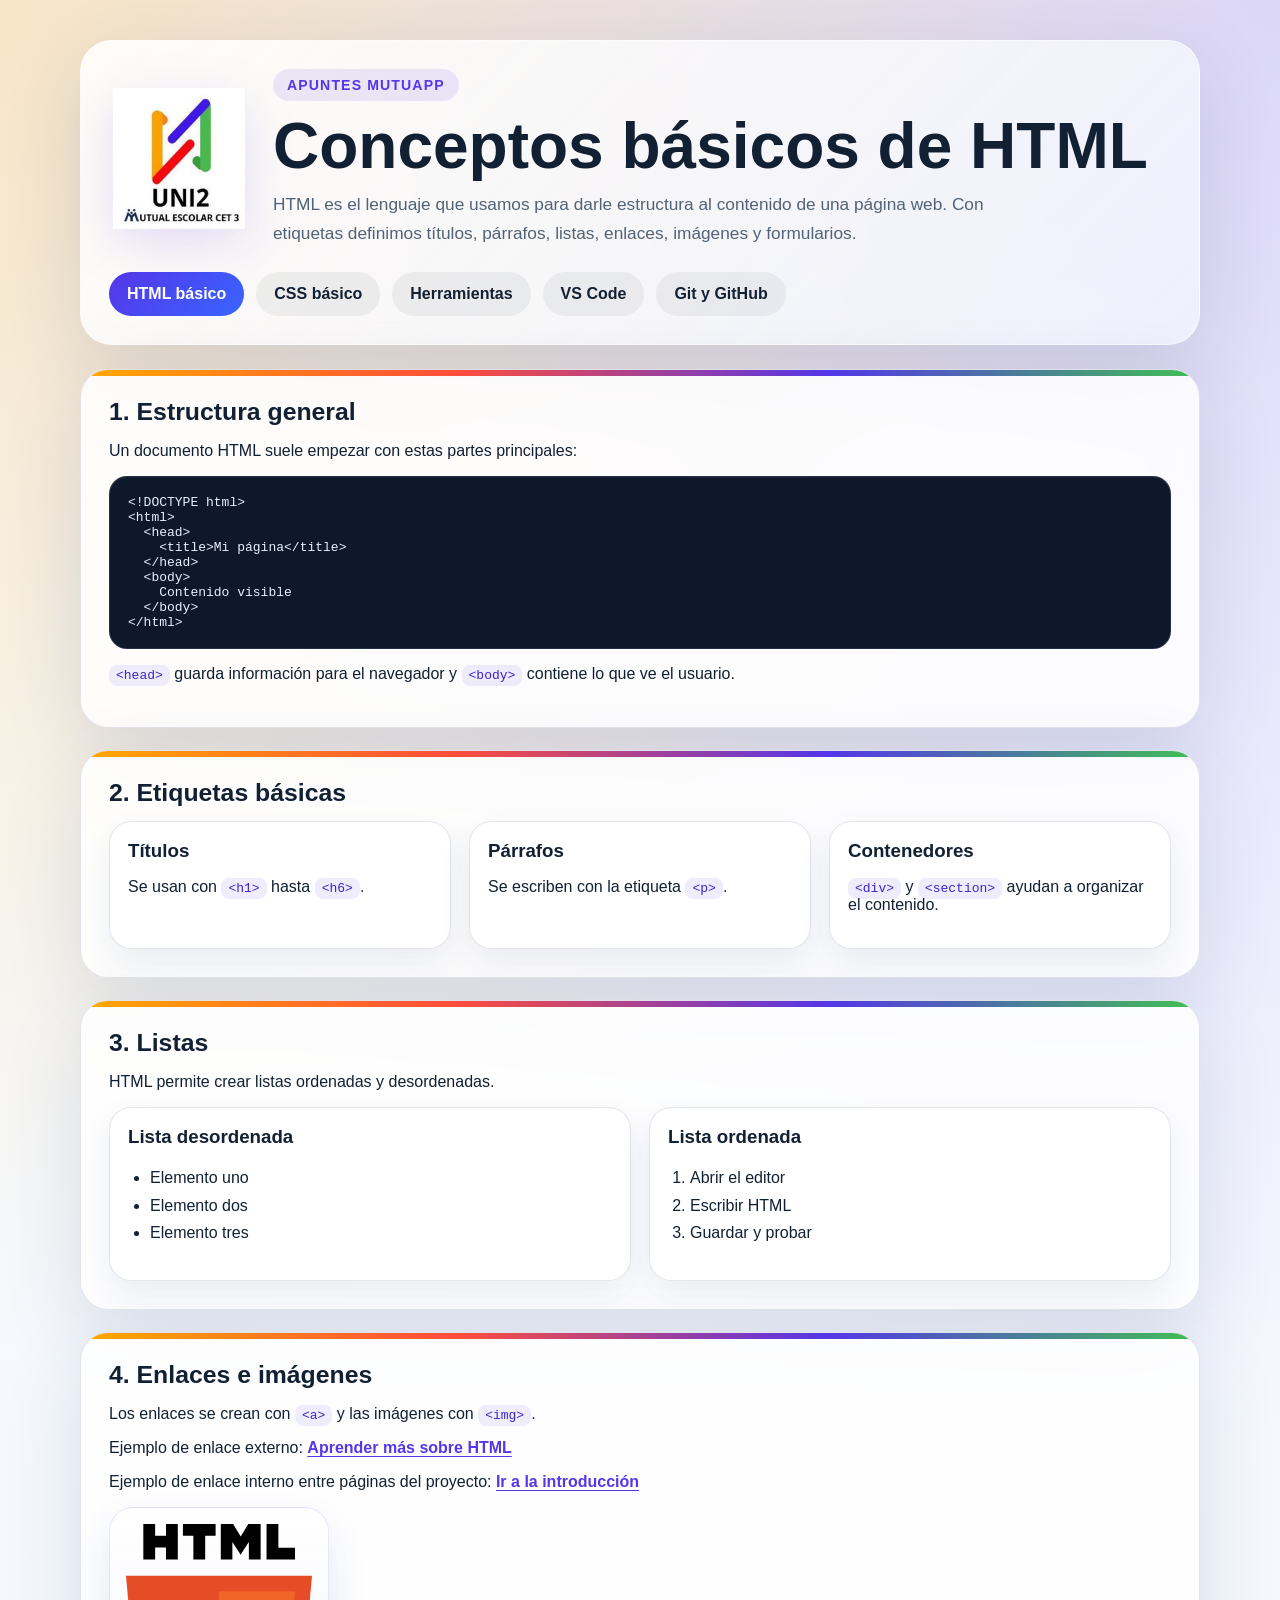
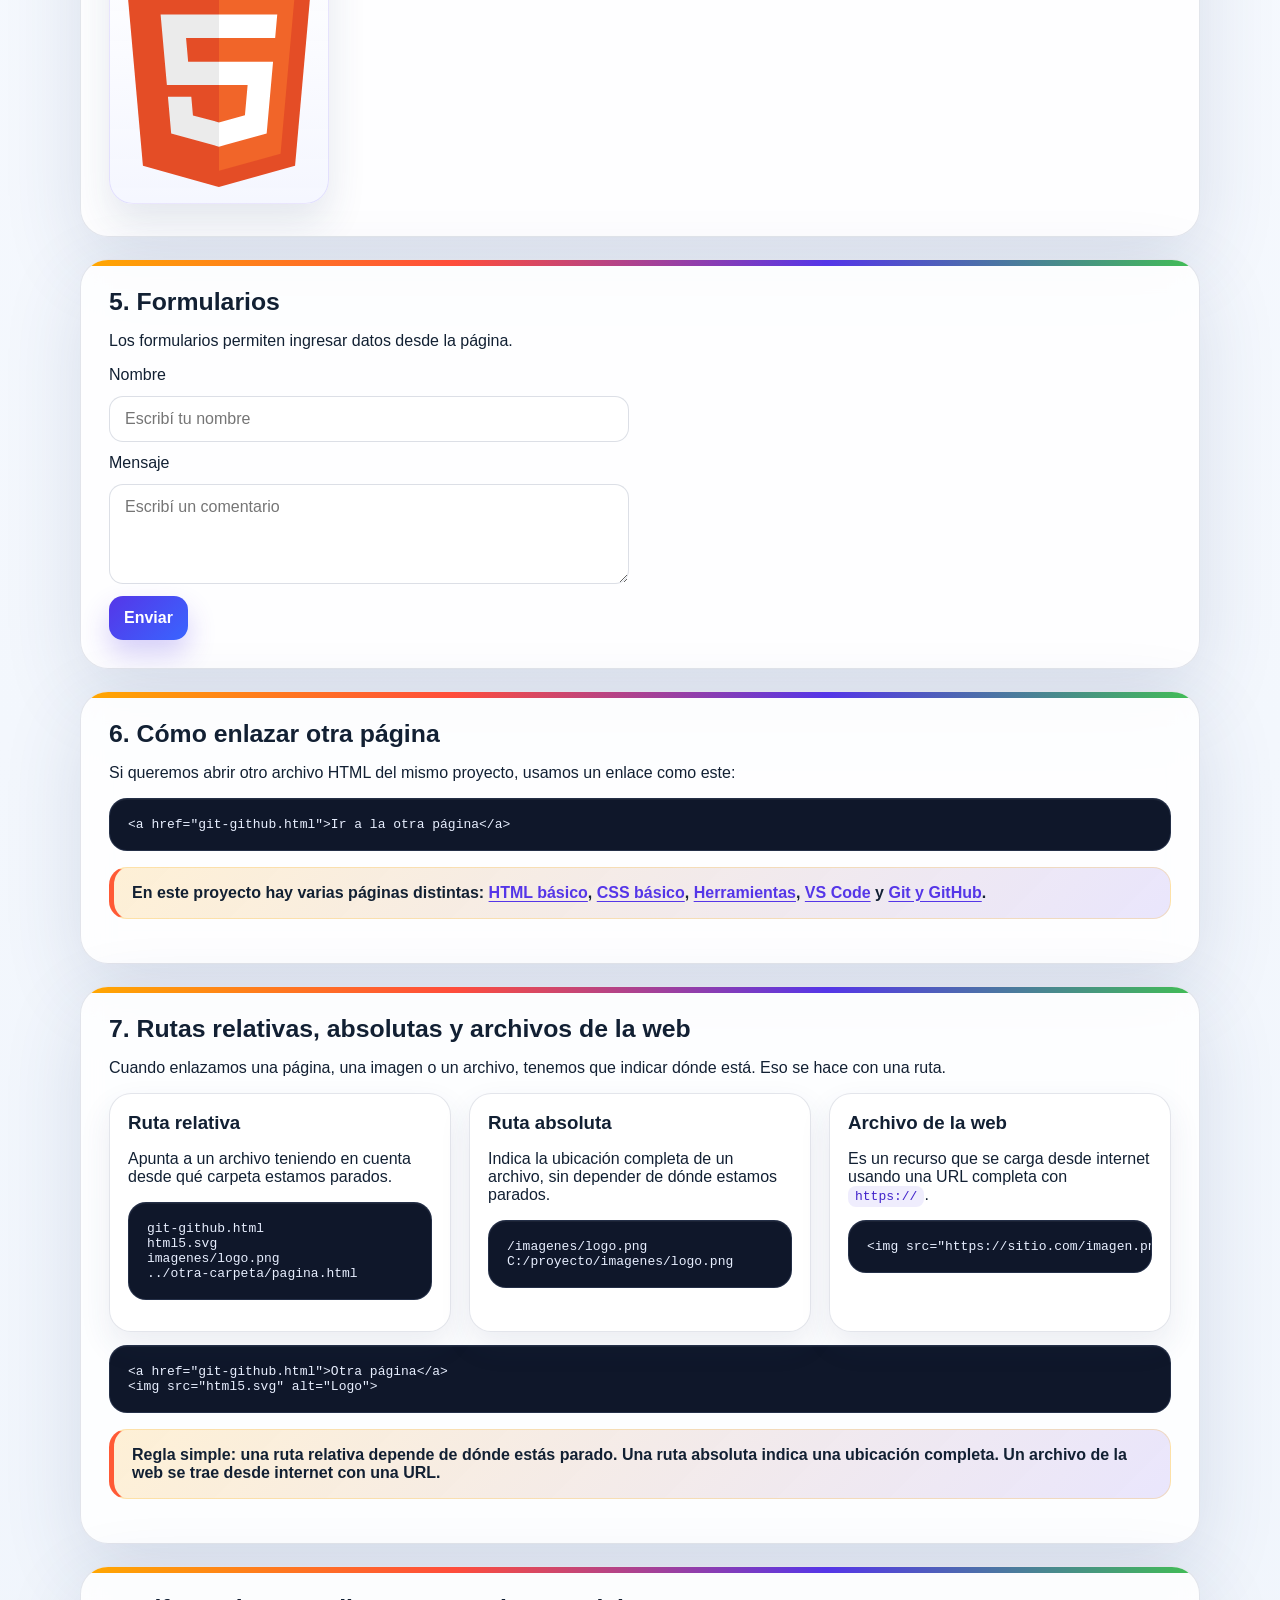
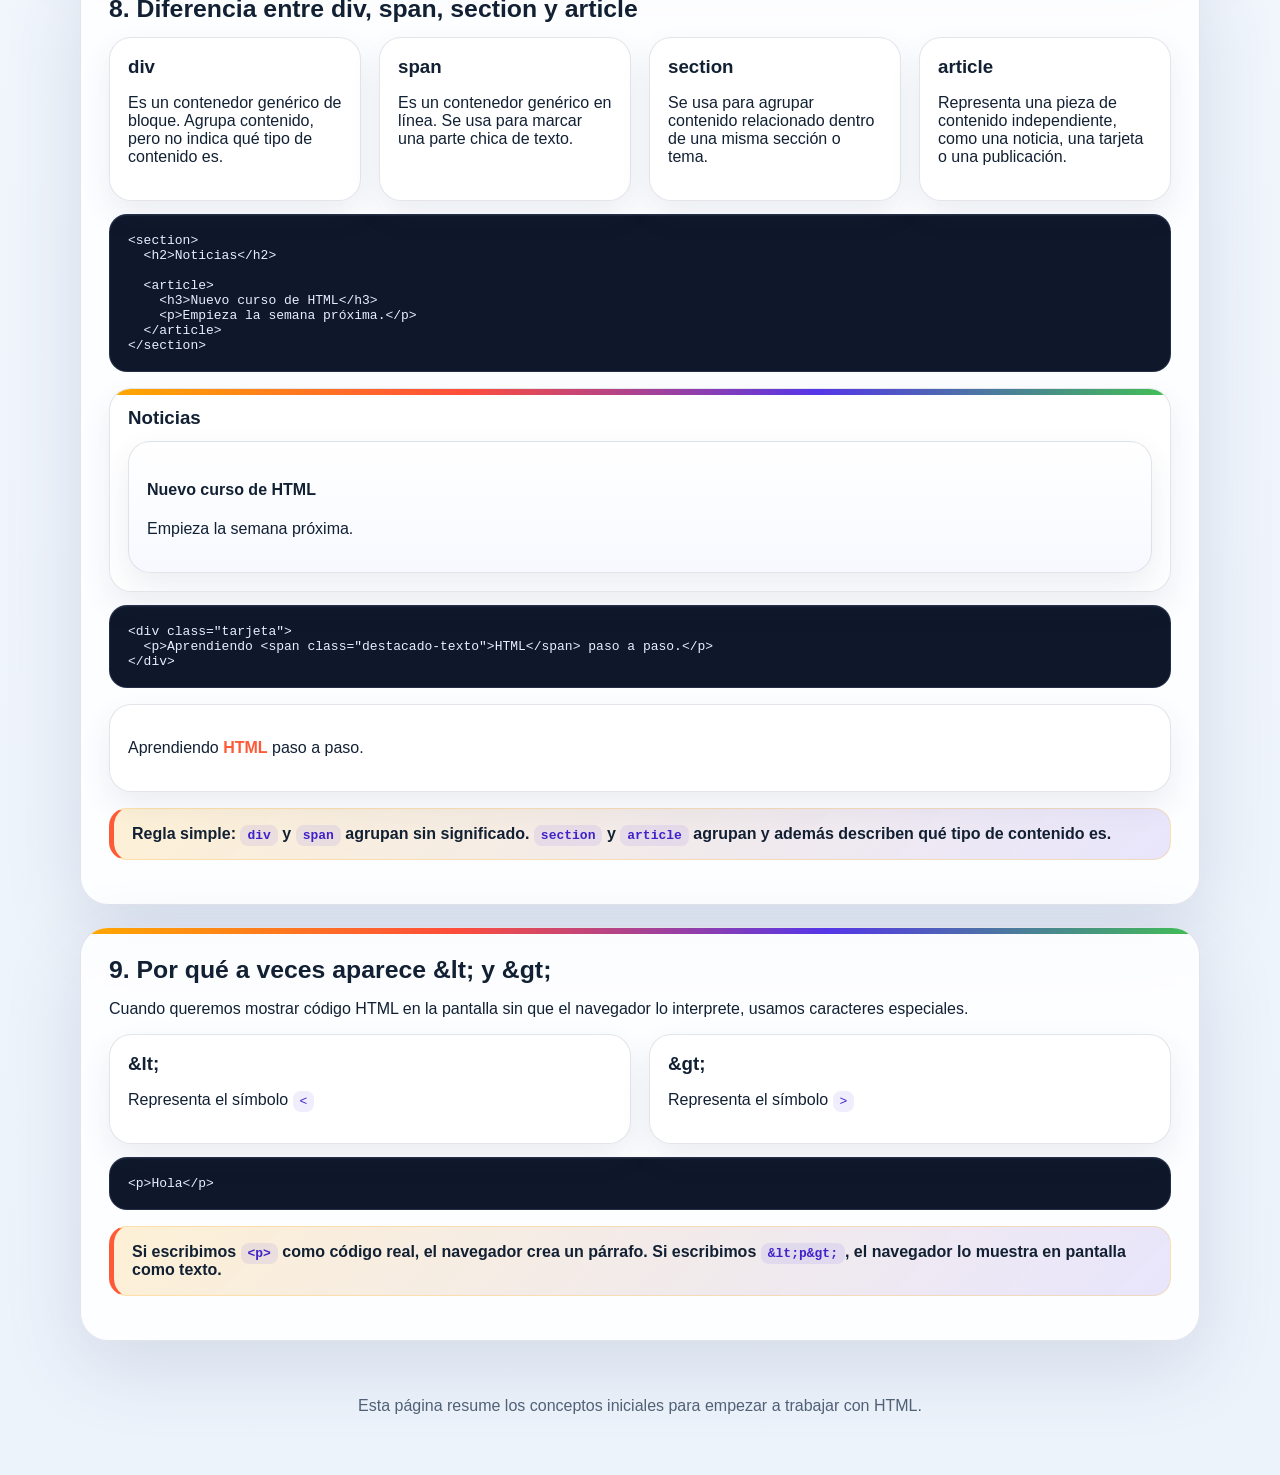
==== index.html @ 12764d0a "Cambió botón Herramientas" ====
<!DOCTYPE html>
<html lang="es">
<head>
    <meta charset="UTF-8">
    <meta name="viewport" content="width=device-width, initial-scale=1.0">
    <title>Conceptos Básicos de HTML</title>
    <link rel="stylesheet" href="style.css">
</head>
<body>
    <header>
        <div class="hero">
            <div class="hero-marca">
                <img src="logo-unidos-cet3.png" alt="Logo de Unidos Mutual Escolar CET 3" class="logo-mutual">
                <div>
                    <p class="etiqueta">Apuntes MutuApp</p>
                    <h1>Conceptos básicos de HTML</h1>
                    <p class="hero-texto">
                        HTML es el lenguaje que usamos para darle estructura al contenido de una página web.
                        Con etiquetas definimos títulos, párrafos, listas, enlaces, imágenes y formularios.
                    </p>
                </div>
            </div>
            <nav class="nav-apuntes" aria-label="Navegación entre apuntes">
                <a href="index.html" class="nav-link actual">HTML básico</a>
                <a href="css.html" class="nav-link">CSS básico</a>
                <a href="git-github.html" class="nav-link">Herramientas</a>
                <a href="vscode.html" class="nav-link">VS Code</a>
                <a href="git.html" class="nav-link">Git y GitHub</a>
            </nav>
        </div>
    </header>

    <main>
        <section>
            <h2>1. Estructura general</h2>
            <p>Un documento HTML suele empezar con estas partes principales:</p>
            <pre><code>&lt;!DOCTYPE html&gt;
&lt;html&gt;
  &lt;head&gt;
    &lt;title&gt;Mi página&lt;/title&gt;
  &lt;/head&gt;
  &lt;body&gt;
    Contenido visible
  &lt;/body&gt;
&lt;/html&gt;</code></pre>
            <p>
                <code>&lt;head&gt;</code> guarda información para el navegador y
                <code>&lt;body&gt;</code> contiene lo que ve el usuario.
            </p>
        </section>

        <section>
            <h2>2. Etiquetas básicas</h2>
            <div class="grid">
                <article class="tarjeta">
                    <h3>Títulos</h3>
                    <p>Se usan con <code>&lt;h1&gt;</code> hasta <code>&lt;h6&gt;</code>.</p>
                </article>
                <article class="tarjeta">
                    <h3>Párrafos</h3>
                    <p>Se escriben con la etiqueta <code>&lt;p&gt;</code>.</p>
                </article>
                <article class="tarjeta">
                    <h3>Contenedores</h3>
                    <p><code>&lt;div&gt;</code> y <code>&lt;section&gt;</code> ayudan a organizar el contenido.</p>
                </article>
            </div>
        </section>

        <section>
            <h2>3. Listas</h2>
            <p>HTML permite crear listas ordenadas y desordenadas.</p>
            <div class="grid">
                <article class="tarjeta">
                    <h3>Lista desordenada</h3>
                    <ul>
                        <li>Elemento uno</li>
                        <li>Elemento dos</li>
                        <li>Elemento tres</li>
                    </ul>
                </article>
                <article class="tarjeta">
                    <h3>Lista ordenada</h3>
                    <ol>
                        <li>Abrir el editor</li>
                        <li>Escribir HTML</li>
                        <li>Guardar y probar</li>
                    </ol>
                </article>
            </div>
        </section>

        <section>
            <h2>4. Enlaces e imágenes</h2>
            <p>Los enlaces se crean con <code>&lt;a&gt;</code> y las imágenes con <code>&lt;img&gt;</code>.</p>
            <p>
                Ejemplo de enlace externo:
                <a href="https://developer.mozilla.org/es/docs/Web/HTML" target="_blank" rel="noopener noreferrer">
                    Aprender más sobre HTML
                </a>
            </p>
            <p>
                Ejemplo de enlace interno entre páginas del proyecto:
                <a href="git-github.html">Ir a la introducción</a>
            </p>
            <img
                src="html5.svg"
                alt="Logo de HTML5"
                class="imagen-ejemplo"
            >
        </section>

        <section>
            <h2>5. Formularios</h2>
            <p>Los formularios permiten ingresar datos desde la página.</p>
            <form>
                <label for="nombre">Nombre</label>
                <input type="text" id="nombre" name="nombre" placeholder="Escribí tu nombre">

                <label for="mensaje">Mensaje</label>
                <textarea id="mensaje" name="mensaje" rows="4" placeholder="Escribí un comentario"></textarea>

                <button type="submit">Enviar</button>
            </form>
        </section>

        <section>
            <h2>6. Cómo enlazar otra página</h2>
            <p>Si queremos abrir otro archivo HTML del mismo proyecto, usamos un enlace como este:</p>
            <pre><code>&lt;a href="git-github.html"&gt;Ir a la otra página&lt;/a&gt;</code></pre>
            <p class="destacado">
                En este proyecto hay varias páginas distintas:
                <a href="index.html">HTML básico</a>,
                <a href="css.html">CSS básico</a>,
                <a href="git-github.html">Herramientas</a>,
                <a href="vscode.html">VS Code</a> y
                <a href="git.html">Git y GitHub</a>.
            </p>
        </section>

        <section>
            <h2>7. Rutas relativas, absolutas y archivos de la web</h2>
            <p>
                Cuando enlazamos una página, una imagen o un archivo, tenemos que indicar dónde está.
                Eso se hace con una ruta.
            </p>
            <div class="grid">
                <article class="tarjeta">
                    <h3>Ruta relativa</h3>
                    <p>Apunta a un archivo teniendo en cuenta desde qué carpeta estamos parados.</p>
                    <pre><code>git-github.html
html5.svg
imagenes/logo.png
../otra-carpeta/pagina.html</code></pre>
                </article>
                <article class="tarjeta">
                    <h3>Ruta absoluta</h3>
                    <p>Indica la ubicación completa de un archivo, sin depender de dónde estamos parados.</p>
                    <pre><code>/imagenes/logo.png
C:/proyecto/imagenes/logo.png</code></pre>
                </article>
                <article class="tarjeta">
                    <h3>Archivo de la web</h3>
                    <p>Es un recurso que se carga desde internet usando una URL completa con <code>https://</code>.</p>
                    <pre><code>&lt;img src="https://sitio.com/imagen.png" alt="Ejemplo"&gt;</code></pre>
                </article>
            </div>
            <pre><code>&lt;a href="git-github.html"&gt;Otra página&lt;/a&gt;
&lt;img src="html5.svg" alt="Logo"&gt;</code></pre>
            <p class="destacado">
                Regla simple: una ruta relativa depende de dónde estás parado.
                Una ruta absoluta indica una ubicación completa.
                Un archivo de la web se trae desde internet con una URL.
            </p>
        </section>

        <section>
            <h2>8. Diferencia entre div, span, section y article</h2>
            <div class="grid">
                <article class="tarjeta">
                    <h3>div</h3>
                    <p>Es un contenedor genérico de bloque. Agrupa contenido, pero no indica qué tipo de contenido es.</p>
                </article>
                <article class="tarjeta">
                    <h3>span</h3>
                    <p>Es un contenedor genérico en línea. Se usa para marcar una parte chica de texto.</p>
                </article>
                <article class="tarjeta">
                    <h3>section</h3>
                    <p>Se usa para agrupar contenido relacionado dentro de una misma sección o tema.</p>
                </article>
                <article class="tarjeta">
                    <h3>article</h3>
                    <p>Representa una pieza de contenido independiente, como una noticia, una tarjeta o una publicación.</p>
                </article>
            </div>
            <pre><code>&lt;section&gt;
  &lt;h2&gt;Noticias&lt;/h2&gt;

  &lt;article&gt;
    &lt;h3&gt;Nuevo curso de HTML&lt;/h3&gt;
    &lt;p&gt;Empieza la semana próxima.&lt;/p&gt;
  &lt;/article&gt;
&lt;/section&gt;</code></pre>
            <section class="tarjeta ejemplo-render">
                <h3>Noticias</h3>
                <article class="tarjeta tarjeta-interna">
                    <h4>Nuevo curso de HTML</h4>
                    <p>Empieza la semana próxima.</p>
                </article>
            </section>
            <pre><code>&lt;div class="tarjeta"&gt;
  &lt;p&gt;Aprendiendo &lt;span class="destacado-texto"&gt;HTML&lt;/span&gt; paso a paso.&lt;/p&gt;
&lt;/div&gt;</code></pre>
            <div class="tarjeta ejemplo-render">
                <p>Aprendiendo <span class="destacado-texto">HTML</span> paso a paso.</p>
            </div>
            <p class="destacado">
                Regla simple: <code>div</code> y <code>span</code> agrupan sin significado.
                <code>section</code> y <code>article</code> agrupan y además describen qué tipo de contenido es.
            </p>
        </section>

        <section>
            <h2>9. Por qué a veces aparece &amp;lt; y &amp;gt;</h2>
            <p>
                Cuando queremos mostrar código HTML en la pantalla sin que el navegador lo interprete,
                usamos caracteres especiales.
            </p>
            <div class="grid">
                <article class="tarjeta">
                    <h3>&amp;lt;</h3>
                    <p>Representa el símbolo <code>&lt;</code></p>
                </article>
                <article class="tarjeta">
                    <h3>&amp;gt;</h3>
                    <p>Representa el símbolo <code>&gt;</code></p>
                </article>
            </div>
            <pre><code>&lt;p&gt;Hola&lt;/p&gt;</code></pre>
            <p class="destacado">
                Si escribimos <code>&lt;p&gt;</code> como código real, el navegador crea un párrafo.
                Si escribimos <code>&amp;lt;p&amp;gt;</code>, el navegador lo muestra en pantalla como texto.
            </p>
        </section>
    </main>

    <footer>
        <p>Esta página resume los conceptos iniciales para empezar a trabajar con HTML.</p>
    </footer>
</body>
</html>
---- style.css ----
:root {
    --fondo: #f4f7fb;
    --panel: rgba(255, 255, 255, 0.86);
    --panel-fuerte: #ffffff;
    --texto: #122033;
    --texto-suave: #526277;
    --acento: #5536e8;
    --acento-2: #ff5a36;
    --verde: #41bf53;
    --borde: rgba(80, 95, 130, 0.16);
    --destacado: linear-gradient(135deg, rgba(255, 169, 0, 0.16), rgba(85, 54, 232, 0.12));
    --sombra: 0 24px 80px rgba(39, 62, 112, 0.14);
}

* {
    box-sizing: border-box;
}

body {
    margin: 0;
    font-family: "Segoe UI", Tahoma, Geneva, Verdana, sans-serif;
    background:
        radial-gradient(circle at top left, rgba(255, 169, 0, 0.22), transparent 28%),
        radial-gradient(circle at top right, rgba(85, 54, 232, 0.18), transparent 30%),
        linear-gradient(180deg, #f9fbff 0%, #edf3fb 100%);
    color: var(--texto);
}

header {
    padding: 40px 20px 24px;
}

.hero {
    width: min(1120px, calc(100% - 24px));
    margin: 0 auto;
    padding: 28px;
    border: 1px solid rgba(255, 255, 255, 0.55);
    border-radius: 32px;
    background:
        linear-gradient(135deg, rgba(255, 255, 255, 0.9), rgba(244, 248, 255, 0.8)),
        linear-gradient(135deg, rgba(255, 169, 0, 0.12), rgba(85, 54, 232, 0.08));
    box-shadow: var(--sombra);
    backdrop-filter: blur(16px);
}

.hero-marca {
    display: grid;
    grid-template-columns: minmax(96px, 140px) 1fr;
    gap: 24px;
    align-items: center;
    text-align: left;
}

.logo-mutual {
    width: 100%;
    max-width: 132px;
    justify-self: center;
    filter: drop-shadow(0 14px 24px rgba(85, 54, 232, 0.16));
}

.etiqueta {
    display: inline-block;
    margin: 0 0 14px;
    padding: 8px 14px;
    border-radius: 999px;
    background: rgba(85, 54, 232, 0.1);
    color: var(--acento);
    font-size: 0.88rem;
    font-weight: 700;
    letter-spacing: 0.08em;
    text-transform: uppercase;
}

h1 {
    margin: 0 0 12px;
    font-size: clamp(2.2rem, 5vw, 4.2rem);
    line-height: 0.98;
    color: var(--texto);
}

.hero-texto {
    max-width: 720px;
    margin: 0;
    color: var(--texto-suave);
    font-size: 1.08rem;
    line-height: 1.7;
}

.nav-apuntes {
    display: flex;
    flex-wrap: wrap;
    gap: 12px;
    margin-top: 24px;
}

.nav-link {
    display: inline-flex;
    align-items: center;
    min-height: 44px;
    padding: 10px 18px;
    border-radius: 999px;
    background: rgba(18, 32, 51, 0.06);
    color: var(--texto);
    font-weight: 700;
    text-decoration: none;
    transition: transform 0.2s ease, background-color 0.2s ease, color 0.2s ease;
}

.nav-link:hover,
.nav-link:focus-visible {
    background: rgba(85, 54, 232, 0.12);
    color: var(--acento);
    transform: translateY(-1px);
}

.nav-link.actual {
    background: linear-gradient(135deg, var(--acento), #3965ff);
    color: #ffffff;
}

main {
    width: min(1120px, calc(100% - 24px));
    margin: 0 auto 56px;
    display: grid;
    gap: 22px;
}

section {
    position: relative;
    overflow: hidden;
    background: var(--panel);
    border: 1px solid var(--borde);
    border-radius: 28px;
    padding: 28px;
    box-shadow: var(--sombra);
    backdrop-filter: blur(14px);
}

section::before {
    content: "";
    position: absolute;
    inset: 0 auto auto 0;
    width: 100%;
    height: 6px;
    background: linear-gradient(90deg, #ffa900, #ff4d3b, #5536e8, #41bf53);
}

h2 {
    margin-top: 0;
    margin-bottom: 14px;
    color: var(--texto);
    font-size: 1.55rem;
}

h3,
h4 {
    color: var(--texto);
}

code {
    background: rgba(85, 54, 232, 0.09);
    color: #4022ca;
    padding: 3px 7px;
    border-radius: 8px;
}

pre {
    background: #0f172a;
    color: #e8efff;
    padding: 18px;
    border-radius: 18px;
    border: 1px solid rgba(134, 156, 202, 0.18);
    overflow-x: auto;
    box-shadow: inset 0 1px 0 rgba(255, 255, 255, 0.05);
}

pre code {
    background: transparent;
    color: inherit;
    padding: 0;
    border-radius: 0;
}

.grid {
    display: grid;
    grid-template-columns: repeat(auto-fit, minmax(230px, 1fr));
    gap: 18px;
}

.tarjeta {
    background: var(--panel-fuerte);
    border: 1px solid var(--borde);
    border-radius: 22px;
    padding: 18px;
    box-shadow: 0 14px 32px rgba(39, 62, 112, 0.09);
}

.tarjeta h3 {
    margin-top: 0;
    margin-bottom: 10px;
}

a {
    color: var(--acento);
    font-weight: 700;
    text-underline-offset: 3px;
}

.imagen-ejemplo {
    width: 100%;
    max-width: 220px;
    padding: 16px;
    border-radius: 24px;
    border: 1px solid rgba(85, 54, 232, 0.12);
    background: linear-gradient(180deg, rgba(255, 255, 255, 0.96), rgba(244, 246, 255, 0.92));
    box-shadow: 0 20px 38px rgba(39, 62, 112, 0.12);
}

.destacado {
    margin-top: 16px;
    padding: 16px 18px;
    border: 1px solid rgba(255, 169, 0, 0.22);
    border-left: 5px solid var(--acento-2);
    border-radius: 18px;
    background: var(--destacado);
    font-weight: bold;
}

.destacado-texto {
    color: var(--acento-2);
    font-weight: bold;
}

.ejemplo-render {
    margin-top: 16px;
}

.tarjeta-interna {
    margin-top: 12px;
    background: linear-gradient(180deg, #ffffff, #f7f9ff);
}

ol,
ul {
    padding-left: 22px;
    line-height: 1.7;
}

form {
    display: grid;
    gap: 12px;
    max-width: 520px;
}

input,
textarea,
button {
    font: inherit;
    padding: 13px 15px;
    border-radius: 14px;
    border: 1px solid rgba(80, 95, 130, 0.2);
}

input,
textarea {
    background: rgba(255, 255, 255, 0.9);
}

button {
    width: fit-content;
    background: linear-gradient(135deg, var(--acento), #3965ff);
    color: white;
    border: none;
    cursor: pointer;
    font-weight: 700;
    box-shadow: 0 14px 28px rgba(85, 54, 232, 0.24);
}

footer {
    text-align: center;
    padding: 0 20px 44px;
    color: var(--texto-suave);
}

@media (max-width: 720px) {
    header {
        padding-top: 24px;
    }

    .hero {
        padding: 22px 18px;
        border-radius: 24px;
    }

    .hero-marca {
        grid-template-columns: 1fr;
        text-align: center;
    }

    .logo-mutual {
        max-width: 112px;
    }

    .nav-apuntes {
        justify-content: center;
    }

    section {
        padding: 22px 18px;
        border-radius: 22px;
    }
}
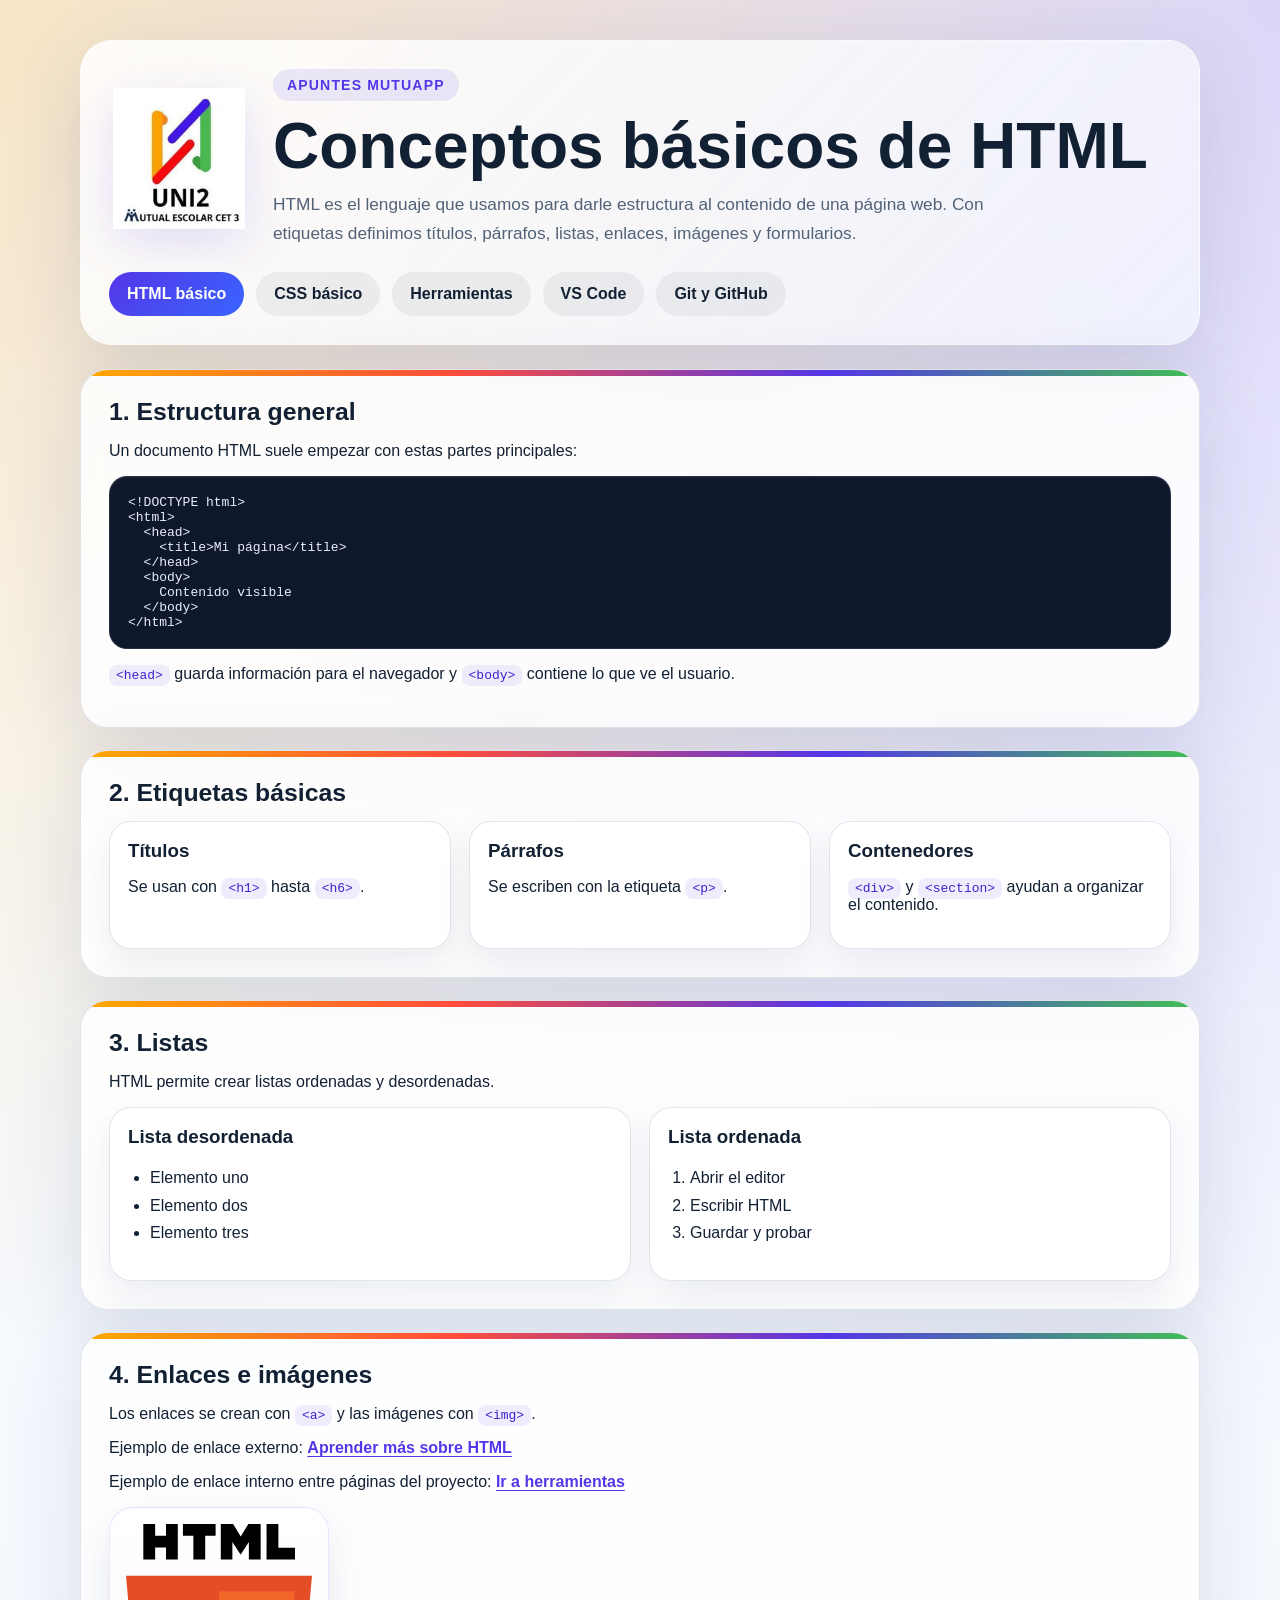
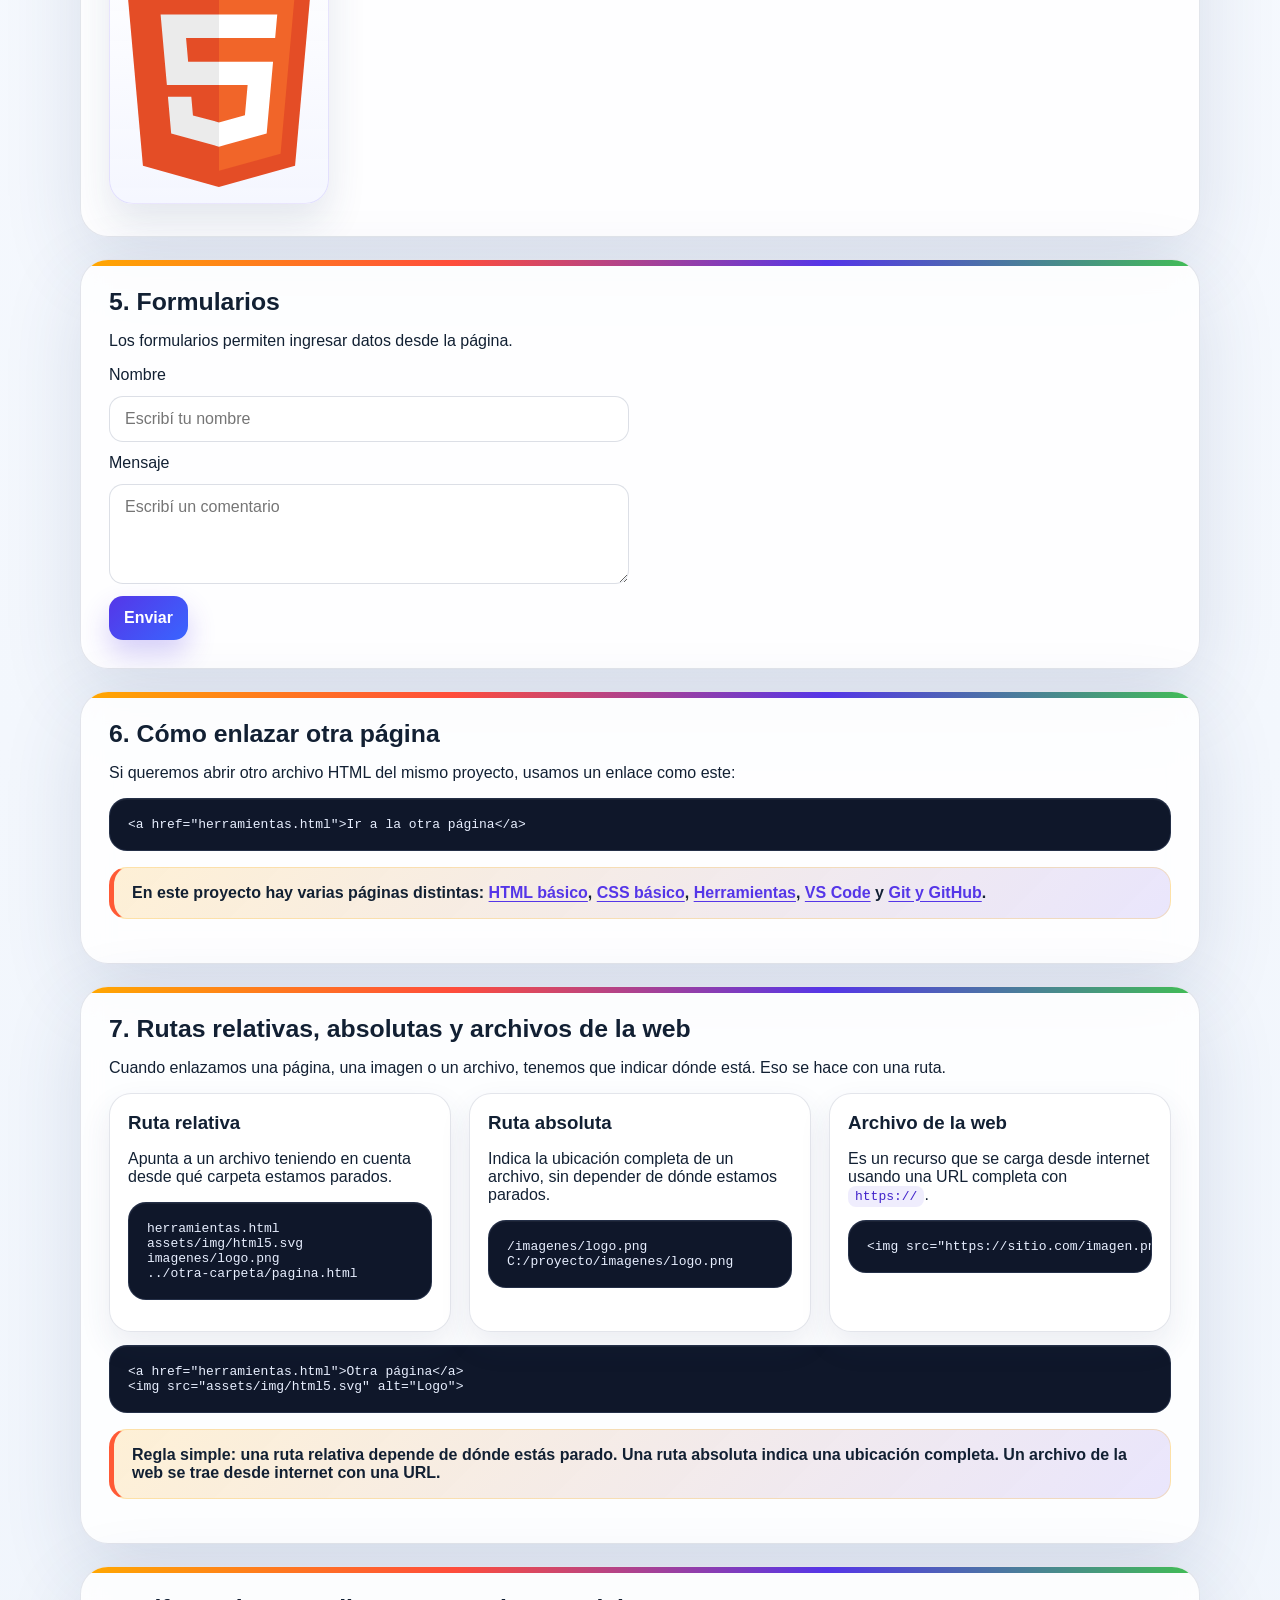
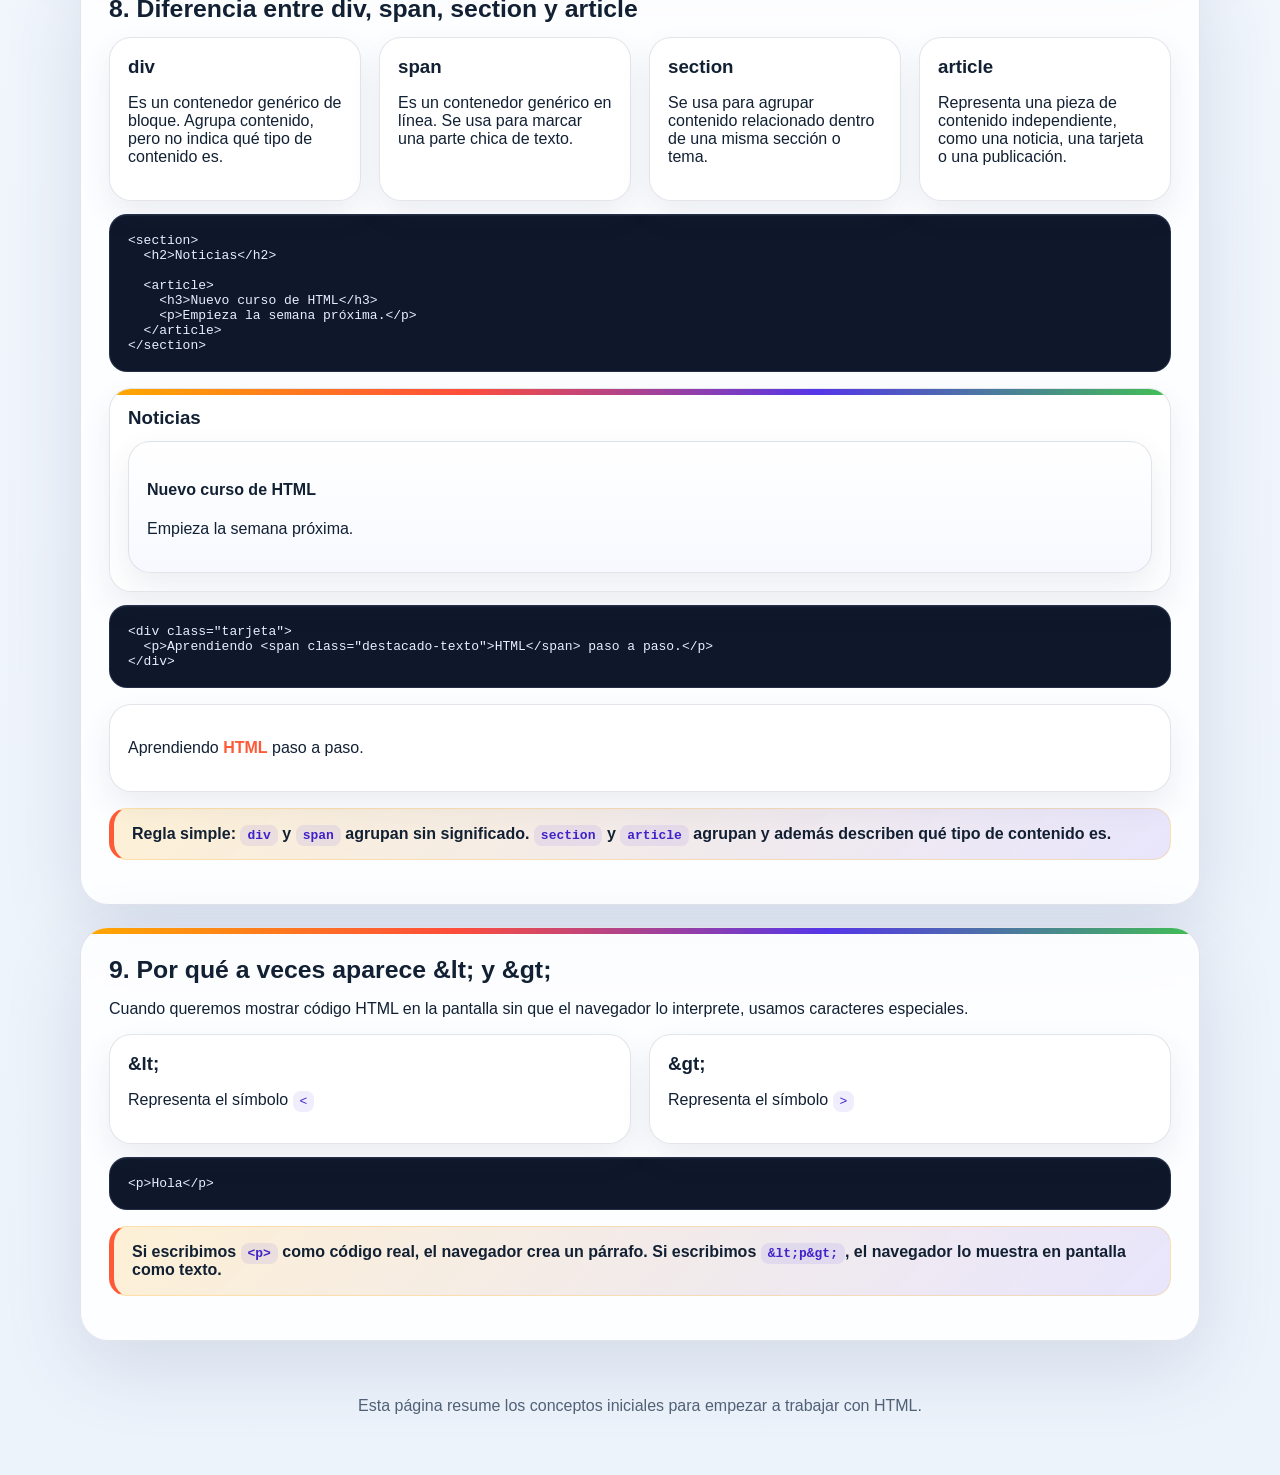
==== commit e423b7d3: "Estructura de carpetas" ====
--- a/index.html
+++ b/index.html
@@ -4,13 +4,13 @@
     <meta charset="UTF-8">
     <meta name="viewport" content="width=device-width, initial-scale=1.0">
     <title>Conceptos Básicos de HTML</title>
-    <link rel="stylesheet" href="style.css">
+    <link rel="stylesheet" href="assets/css/style.css">
 </head>
 <body>
     <header>
         <div class="hero">
             <div class="hero-marca">
-                <img src="logo-unidos-cet3.png" alt="Logo de Unidos Mutual Escolar CET 3" class="logo-mutual">
+                <img src="assets/img/logo-unidos-cet3.png" alt="Logo de Unidos Mutual Escolar CET 3" class="logo-mutual">
                 <div>
                     <p class="etiqueta">Apuntes MutuApp</p>
                     <h1>Conceptos básicos de HTML</h1>
@@ -23,7 +23,7 @@
             <nav class="nav-apuntes" aria-label="Navegación entre apuntes">
                 <a href="index.html" class="nav-link actual">HTML básico</a>
                 <a href="css.html" class="nav-link">CSS básico</a>
-                <a href="git-github.html" class="nav-link">Herramientas</a>
+                <a href="herramientas.html" class="nav-link">Herramientas</a>
                 <a href="vscode.html" class="nav-link">VS Code</a>
                 <a href="git.html" class="nav-link">Git y GitHub</a>
             </nav>
@@ -101,10 +101,10 @@
             </p>
             <p>
                 Ejemplo de enlace interno entre páginas del proyecto:
-                <a href="git-github.html">Ir a la introducción</a>
+                <a href="herramientas.html">Ir a herramientas</a>
             </p>
             <img
-                src="html5.svg"
+                src="assets/img/html5.svg"
                 alt="Logo de HTML5"
                 class="imagen-ejemplo"
             >
@@ -127,12 +127,12 @@
         <section>
             <h2>6. Cómo enlazar otra página</h2>
             <p>Si queremos abrir otro archivo HTML del mismo proyecto, usamos un enlace como este:</p>
-            <pre><code>&lt;a href="git-github.html"&gt;Ir a la otra página&lt;/a&gt;</code></pre>
+            <pre><code>&lt;a href="herramientas.html"&gt;Ir a la otra página&lt;/a&gt;</code></pre>
             <p class="destacado">
                 En este proyecto hay varias páginas distintas:
                 <a href="index.html">HTML básico</a>,
                 <a href="css.html">CSS básico</a>,
-                <a href="git-github.html">Herramientas</a>,
+                <a href="herramientas.html">Herramientas</a>,
                 <a href="vscode.html">VS Code</a> y
                 <a href="git.html">Git y GitHub</a>.
             </p>
@@ -148,8 +148,8 @@
                 <article class="tarjeta">
                     <h3>Ruta relativa</h3>
                     <p>Apunta a un archivo teniendo en cuenta desde qué carpeta estamos parados.</p>
-                    <pre><code>git-github.html
-html5.svg
+                    <pre><code>herramientas.html
+assets/img/html5.svg
 imagenes/logo.png
 ../otra-carpeta/pagina.html</code></pre>
                 </article>
@@ -165,8 +165,8 @@
                     <pre><code>&lt;img src="https://sitio.com/imagen.png" alt="Ejemplo"&gt;</code></pre>
                 </article>
             </div>
-            <pre><code>&lt;a href="git-github.html"&gt;Otra página&lt;/a&gt;
-&lt;img src="html5.svg" alt="Logo"&gt;</code></pre>
+            <pre><code>&lt;a href="herramientas.html"&gt;Otra página&lt;/a&gt;
+&lt;img src="assets/img/html5.svg" alt="Logo"&gt;</code></pre>
             <p class="destacado">
                 Regla simple: una ruta relativa depende de dónde estás parado.
                 Una ruta absoluta indica una ubicación completa.
--- a/assets/css/style.css
+++ b/assets/css/style.css
@@ -0,0 +1,312 @@
+:root {
+    --fondo: #f4f7fb;
+    --panel: rgba(255, 255, 255, 0.86);
+    --panel-fuerte: #ffffff;
+    --texto: #122033;
+    --texto-suave: #526277;
+    --acento: #5536e8;
+    --acento-2: #ff5a36;
+    --verde: #41bf53;
+    --borde: rgba(80, 95, 130, 0.16);
+    --destacado: linear-gradient(135deg, rgba(255, 169, 0, 0.16), rgba(85, 54, 232, 0.12));
+    --sombra: 0 24px 80px rgba(39, 62, 112, 0.14);
+}
+
+* {
+    box-sizing: border-box;
+}
+
+body {
+    margin: 0;
+    font-family: "Segoe UI", Tahoma, Geneva, Verdana, sans-serif;
+    background:
+        radial-gradient(circle at top left, rgba(255, 169, 0, 0.22), transparent 28%),
+        radial-gradient(circle at top right, rgba(85, 54, 232, 0.18), transparent 30%),
+        linear-gradient(180deg, #f9fbff 0%, #edf3fb 100%);
+    color: var(--texto);
+}
+
+header {
+    padding: 40px 20px 24px;
+}
+
+.hero {
+    width: min(1120px, calc(100% - 24px));
+    margin: 0 auto;
+    padding: 28px;
+    border: 1px solid rgba(255, 255, 255, 0.55);
+    border-radius: 32px;
+    background:
+        linear-gradient(135deg, rgba(255, 255, 255, 0.9), rgba(244, 248, 255, 0.8)),
+        linear-gradient(135deg, rgba(255, 169, 0, 0.12), rgba(85, 54, 232, 0.08));
+    box-shadow: var(--sombra);
+    backdrop-filter: blur(16px);
+}
+
+.hero-marca {
+    display: grid;
+    grid-template-columns: minmax(96px, 140px) 1fr;
+    gap: 24px;
+    align-items: center;
+    text-align: left;
+}
+
+.logo-mutual {
+    width: 100%;
+    max-width: 132px;
+    justify-self: center;
+    filter: drop-shadow(0 14px 24px rgba(85, 54, 232, 0.16));
+}
+
+.etiqueta {
+    display: inline-block;
+    margin: 0 0 14px;
+    padding: 8px 14px;
+    border-radius: 999px;
+    background: rgba(85, 54, 232, 0.1);
+    color: var(--acento);
+    font-size: 0.88rem;
+    font-weight: 700;
+    letter-spacing: 0.08em;
+    text-transform: uppercase;
+}
+
+h1 {
+    margin: 0 0 12px;
+    font-size: clamp(2.2rem, 5vw, 4.2rem);
+    line-height: 0.98;
+    color: var(--texto);
+}
+
+.hero-texto {
+    max-width: 720px;
+    margin: 0;
+    color: var(--texto-suave);
+    font-size: 1.08rem;
+    line-height: 1.7;
+}
+
+.nav-apuntes {
+    display: flex;
+    flex-wrap: wrap;
+    gap: 12px;
+    margin-top: 24px;
+}
+
+.nav-link {
+    display: inline-flex;
+    align-items: center;
+    min-height: 44px;
+    padding: 10px 18px;
+    border-radius: 999px;
+    background: rgba(18, 32, 51, 0.06);
+    color: var(--texto);
+    font-weight: 700;
+    text-decoration: none;
+    transition: transform 0.2s ease, background-color 0.2s ease, color 0.2s ease;
+}
+
+.nav-link:hover,
+.nav-link:focus-visible {
+    background: rgba(85, 54, 232, 0.12);
+    color: var(--acento);
+    transform: translateY(-1px);
+}
+
+.nav-link.actual {
+    background: linear-gradient(135deg, var(--acento), #3965ff);
+    color: #ffffff;
+}
+
+main {
+    width: min(1120px, calc(100% - 24px));
+    margin: 0 auto 56px;
+    display: grid;
+    gap: 22px;
+}
+
+section {
+    position: relative;
+    overflow: hidden;
+    background: var(--panel);
+    border: 1px solid var(--borde);
+    border-radius: 28px;
+    padding: 28px;
+    box-shadow: var(--sombra);
+    backdrop-filter: blur(14px);
+}
+
+section::before {
+    content: "";
+    position: absolute;
+    inset: 0 auto auto 0;
+    width: 100%;
+    height: 6px;
+    background: linear-gradient(90deg, #ffa900, #ff4d3b, #5536e8, #41bf53);
+}
+
+h2 {
+    margin-top: 0;
+    margin-bottom: 14px;
+    color: var(--texto);
+    font-size: 1.55rem;
+}
+
+h3,
+h4 {
+    color: var(--texto);
+}
+
+code {
+    background: rgba(85, 54, 232, 0.09);
+    color: #4022ca;
+    padding: 3px 7px;
+    border-radius: 8px;
+}
+
+pre {
+    background: #0f172a;
+    color: #e8efff;
+    padding: 18px;
+    border-radius: 18px;
+    border: 1px solid rgba(134, 156, 202, 0.18);
+    overflow-x: auto;
+    box-shadow: inset 0 1px 0 rgba(255, 255, 255, 0.05);
+}
+
+pre code {
+    background: transparent;
+    color: inherit;
+    padding: 0;
+    border-radius: 0;
+}
+
+.grid {
+    display: grid;
+    grid-template-columns: repeat(auto-fit, minmax(230px, 1fr));
+    gap: 18px;
+}
+
+.tarjeta {
+    background: var(--panel-fuerte);
+    border: 1px solid var(--borde);
+    border-radius: 22px;
+    padding: 18px;
+    box-shadow: 0 14px 32px rgba(39, 62, 112, 0.09);
+}
+
+.tarjeta h3 {
+    margin-top: 0;
+    margin-bottom: 10px;
+}
+
+a {
+    color: var(--acento);
+    font-weight: 700;
+    text-underline-offset: 3px;
+}
+
+.imagen-ejemplo {
+    width: 100%;
+    max-width: 220px;
+    padding: 16px;
+    border-radius: 24px;
+    border: 1px solid rgba(85, 54, 232, 0.12);
+    background: linear-gradient(180deg, rgba(255, 255, 255, 0.96), rgba(244, 246, 255, 0.92));
+    box-shadow: 0 20px 38px rgba(39, 62, 112, 0.12);
+}
+
+.destacado {
+    margin-top: 16px;
+    padding: 16px 18px;
+    border: 1px solid rgba(255, 169, 0, 0.22);
+    border-left: 5px solid var(--acento-2);
+    border-radius: 18px;
+    background: var(--destacado);
+    font-weight: bold;
+}
+
+.destacado-texto {
+    color: var(--acento-2);
+    font-weight: bold;
+}
+
+.ejemplo-render {
+    margin-top: 16px;
+}
+
+.tarjeta-interna {
+    margin-top: 12px;
+    background: linear-gradient(180deg, #ffffff, #f7f9ff);
+}
+
+ol,
+ul {
+    padding-left: 22px;
+    line-height: 1.7;
+}
+
+form {
+    display: grid;
+    gap: 12px;
+    max-width: 520px;
+}
+
+input,
+textarea,
+button {
+    font: inherit;
+    padding: 13px 15px;
+    border-radius: 14px;
+    border: 1px solid rgba(80, 95, 130, 0.2);
+}
+
+input,
+textarea {
+    background: rgba(255, 255, 255, 0.9);
+}
+
+button {
+    width: fit-content;
+    background: linear-gradient(135deg, var(--acento), #3965ff);
+    color: white;
+    border: none;
+    cursor: pointer;
+    font-weight: 700;
+    box-shadow: 0 14px 28px rgba(85, 54, 232, 0.24);
+}
+
+footer {
+    text-align: center;
+    padding: 0 20px 44px;
+    color: var(--texto-suave);
+}
+
+@media (max-width: 720px) {
+    header {
+        padding-top: 24px;
+    }
+
+    .hero {
+        padding: 22px 18px;
+        border-radius: 24px;
+    }
+
+    .hero-marca {
+        grid-template-columns: 1fr;
+        text-align: center;
+    }
+
+    .logo-mutual {
+        max-width: 112px;
+    }
+
+    .nav-apuntes {
+        justify-content: center;
+    }
+
+    section {
+        padding: 22px 18px;
+        border-radius: 22px;
+    }
+}
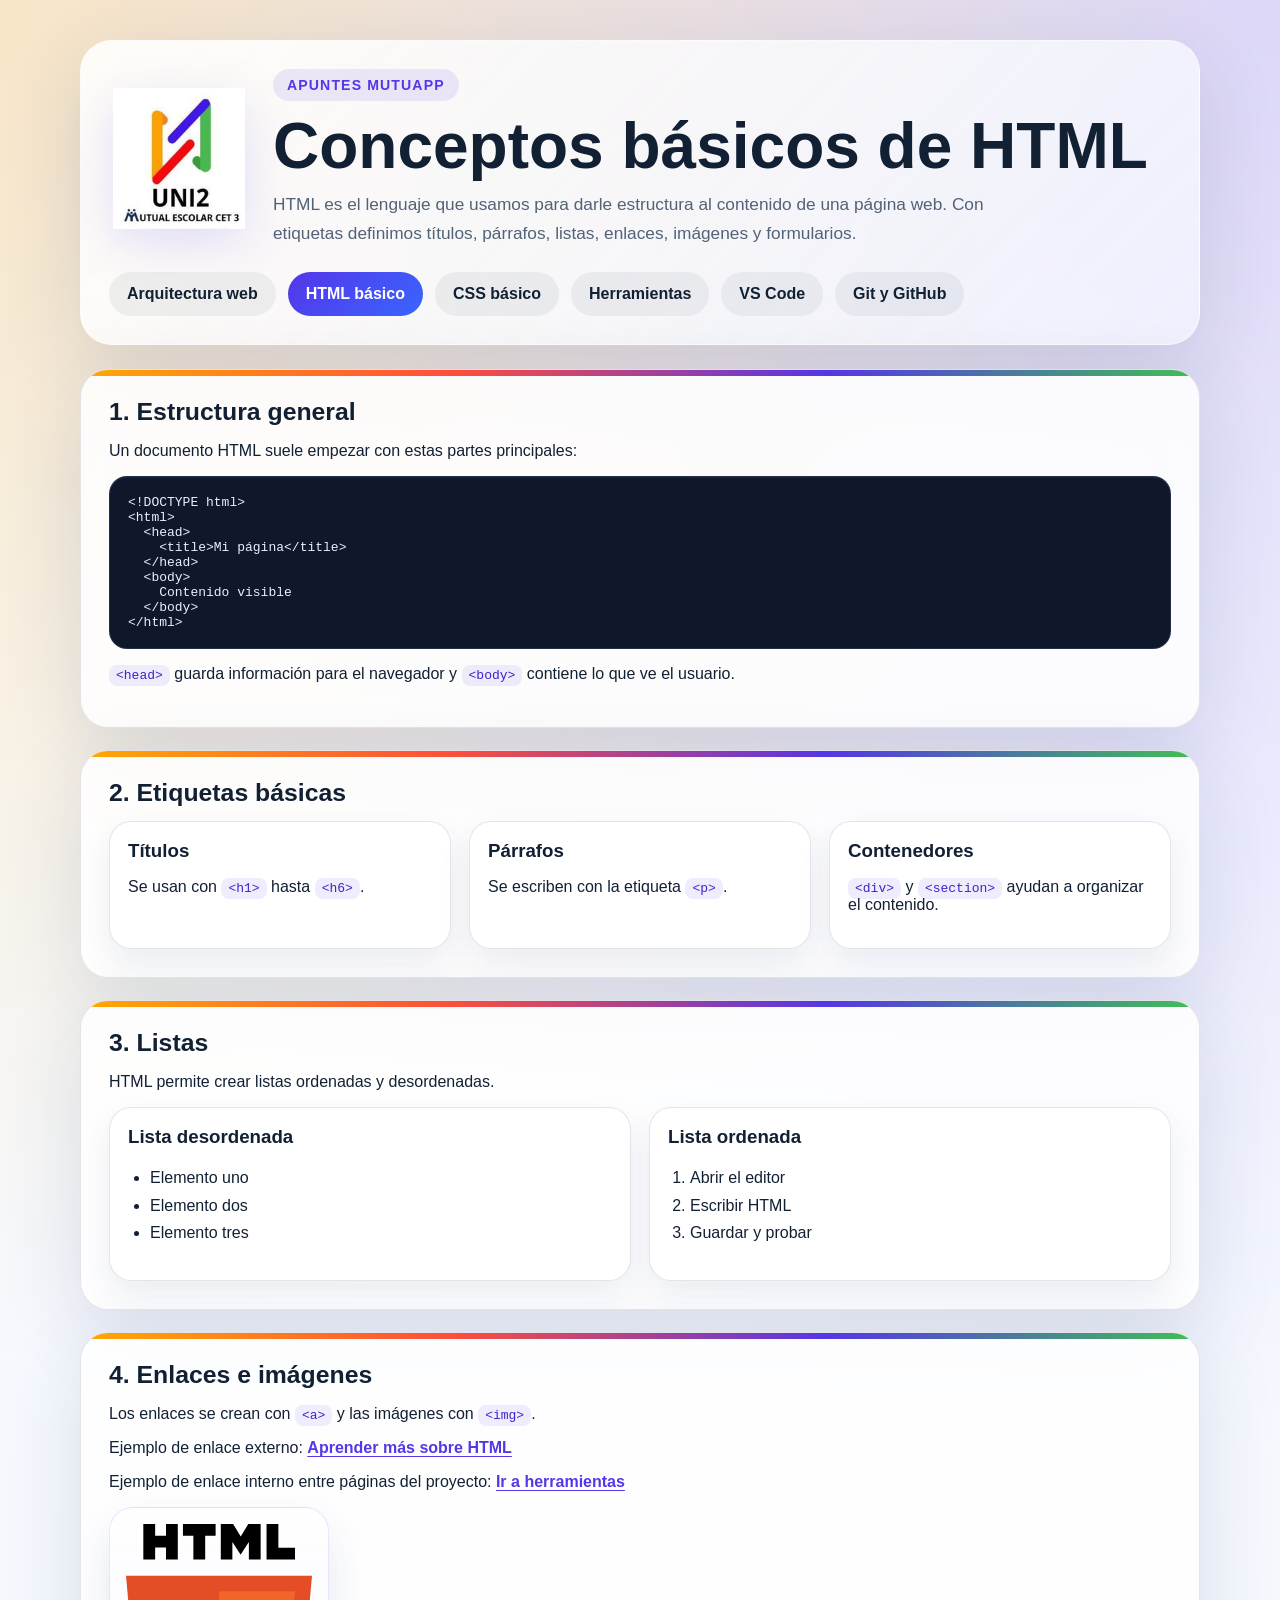
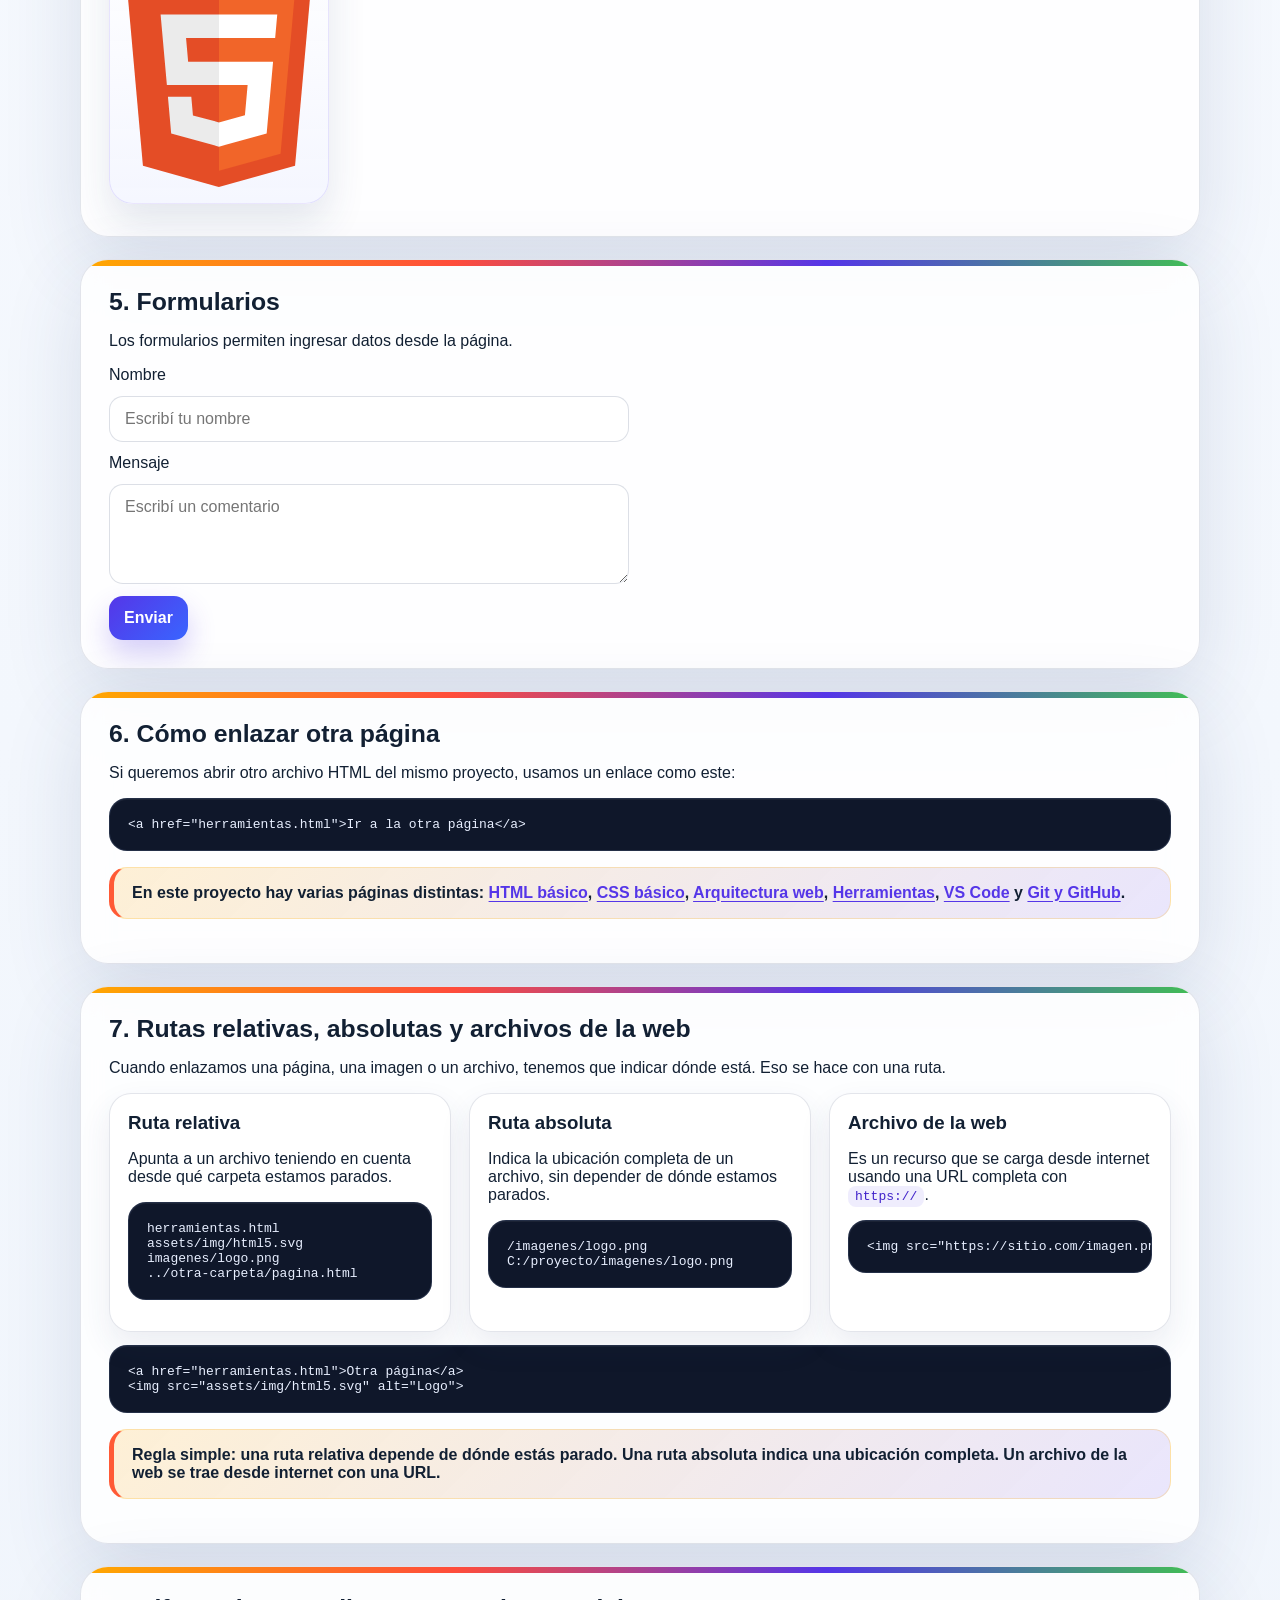
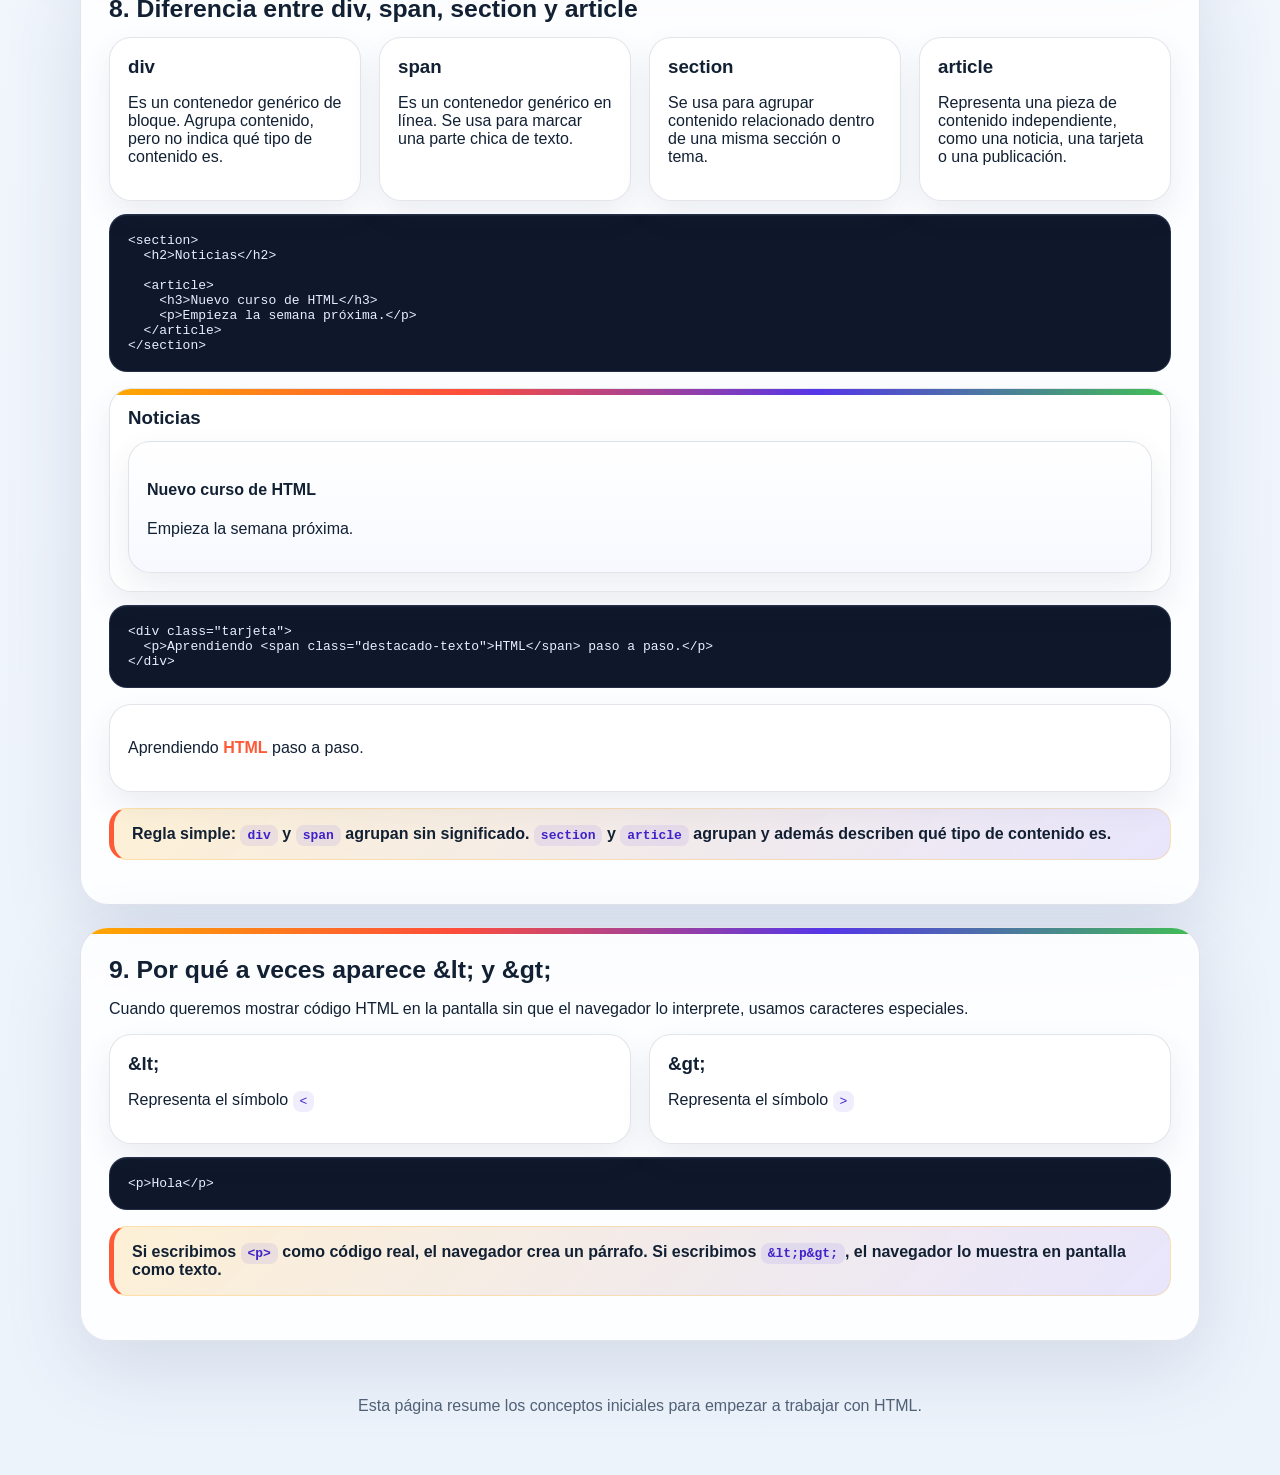
==== commit ca9b9192: "Arguitectura web" ====
--- a/index.html
+++ b/index.html
@@ -3,7 +3,7 @@
 <head>
     <meta charset="UTF-8">
     <meta name="viewport" content="width=device-width, initial-scale=1.0">
-    <title>Conceptos Básicos de HTML</title>
+    <title>Apuntes MutuApp</title>
     <link rel="stylesheet" href="assets/css/style.css">
 </head>
 <body>
@@ -21,6 +21,7 @@
                 </div>
             </div>
             <nav class="nav-apuntes" aria-label="Navegación entre apuntes">
+                <a href="arquitectura-web.html" class="nav-link">Arquitectura web</a>
                 <a href="index.html" class="nav-link actual">HTML básico</a>
                 <a href="css.html" class="nav-link">CSS básico</a>
                 <a href="herramientas.html" class="nav-link">Herramientas</a>
@@ -132,6 +133,7 @@
                 En este proyecto hay varias páginas distintas:
                 <a href="index.html">HTML básico</a>,
                 <a href="css.html">CSS básico</a>,
+                <a href="arquitectura-web.html">Arquitectura web</a>,
                 <a href="herramientas.html">Herramientas</a>,
                 <a href="vscode.html">VS Code</a> y
                 <a href="git.html">Git y GitHub</a>.
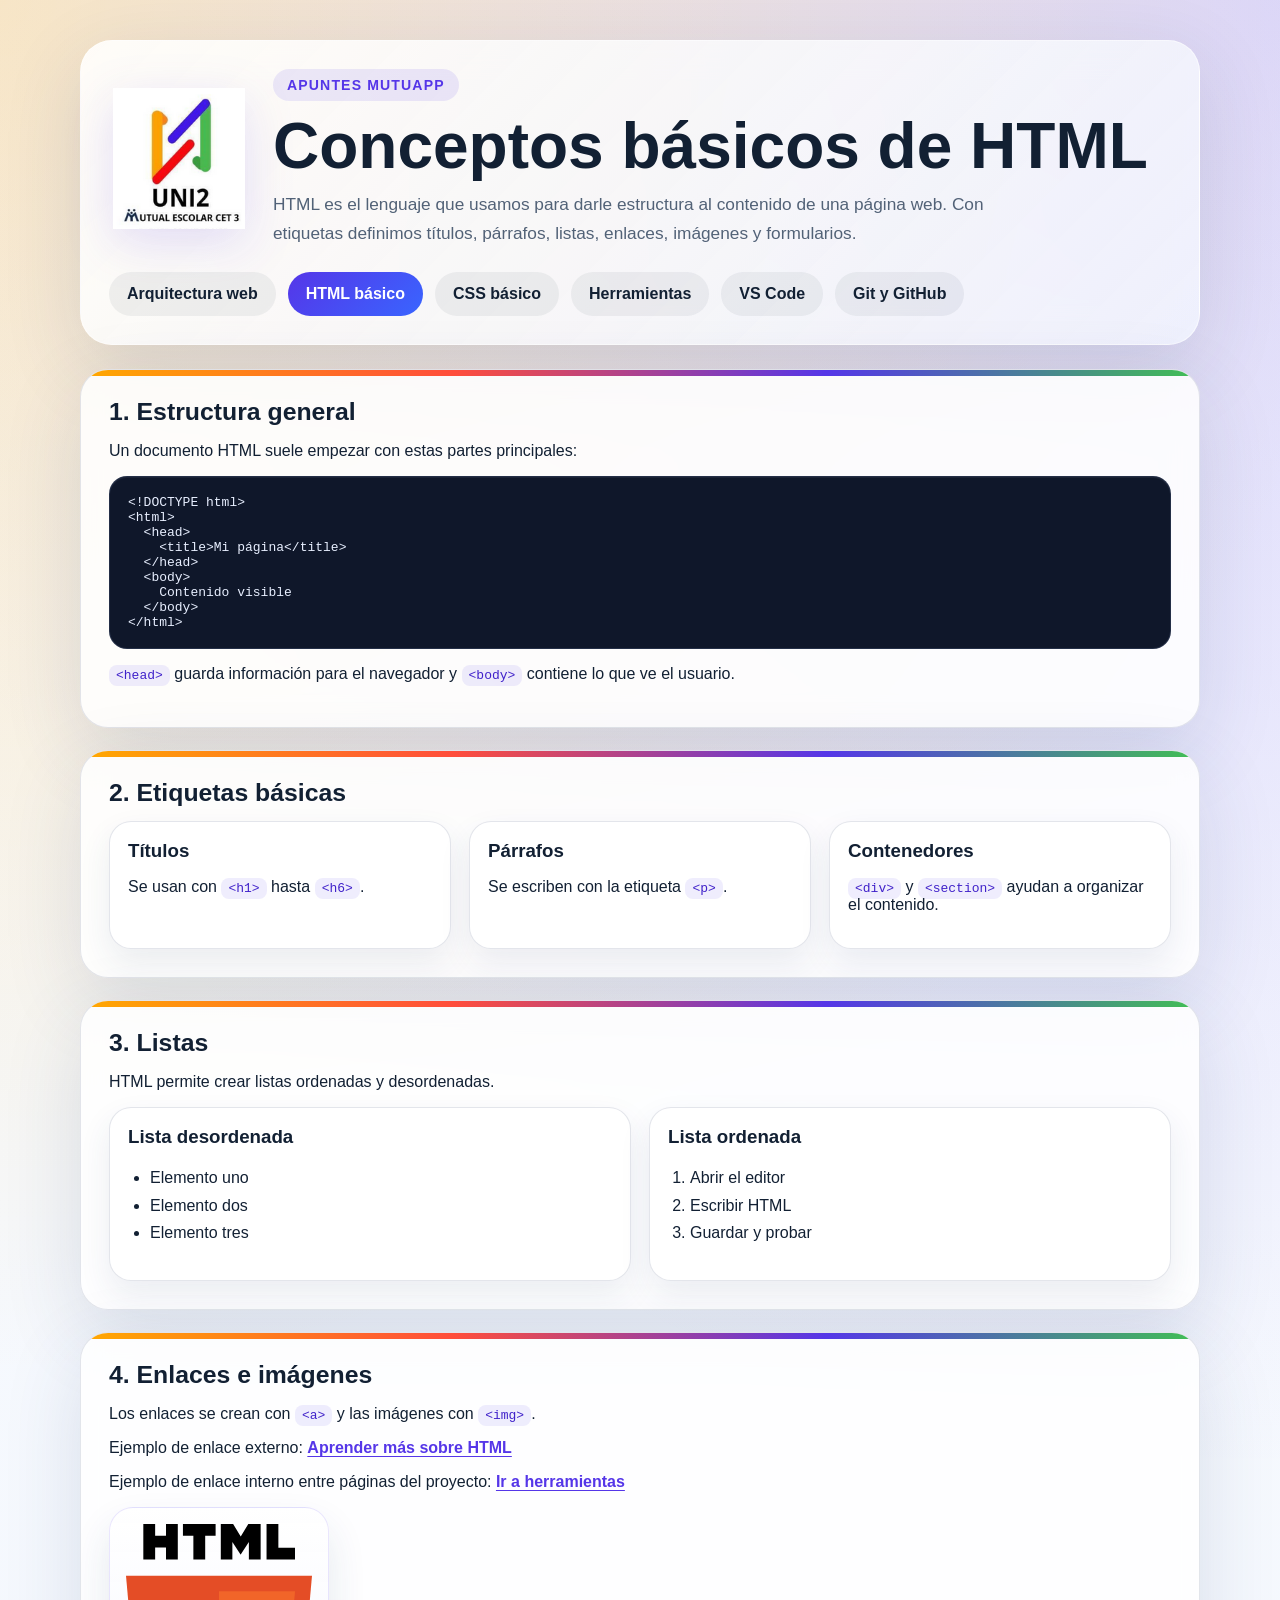
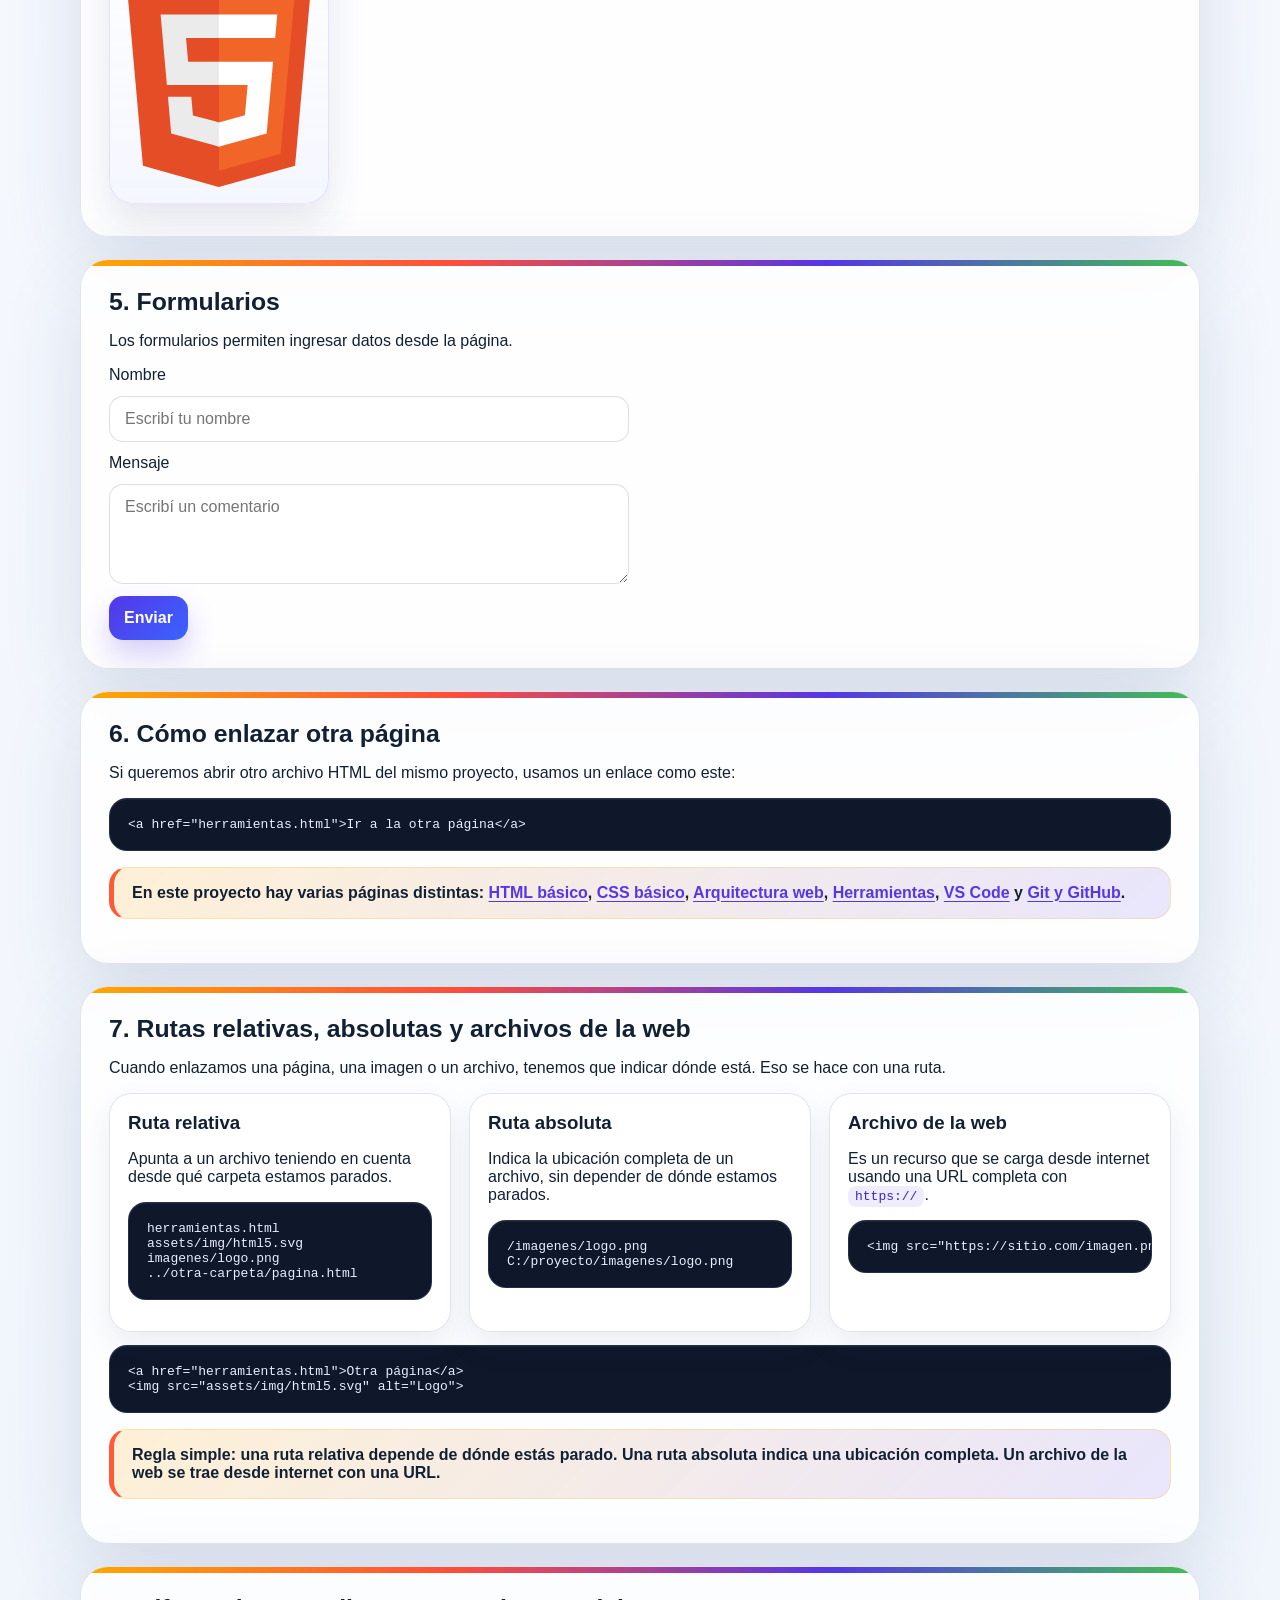
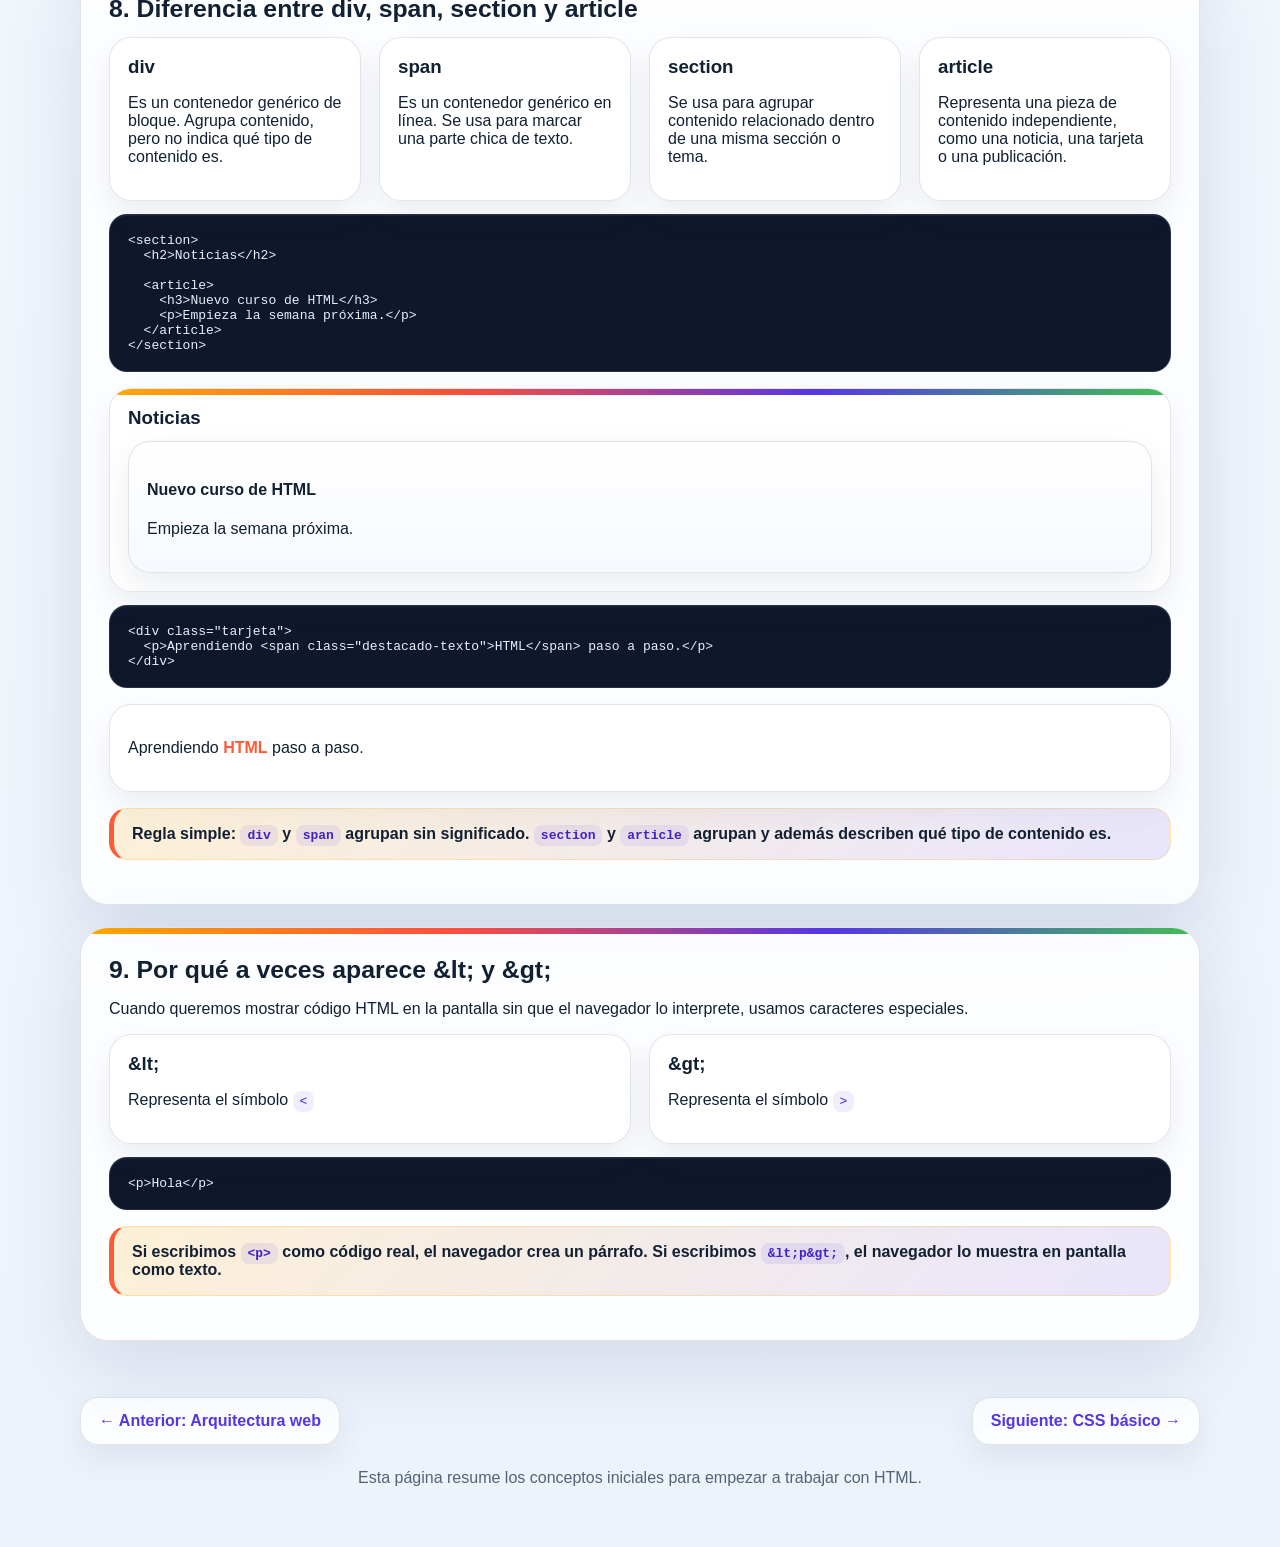
==== commit ebbbb6e1: "Navegación entre páginas en los pie de página" ====
--- a/index.html
+++ b/index.html
@@ -247,6 +247,11 @@
         </section>
     </main>
 
+    <div class="paginacion">
+        <a href="arquitectura-web.html" class="pagina-link">← Anterior: Arquitectura web</a>
+        <a href="css.html" class="pagina-link">Siguiente: CSS básico →</a>
+    </div>
+
     <footer>
         <p>Esta página resume los conceptos iniciales para empezar a trabajar con HTML.</p>
     </footer>
--- a/assets/css/style.css
+++ b/assets/css/style.css
@@ -282,6 +282,32 @@
     color: var(--texto-suave);
 }
 
+.paginacion {
+    width: min(1120px, calc(100% - 24px));
+    margin: 0 auto 24px;
+    display: flex;
+    justify-content: space-between;
+    gap: 16px;
+    flex-wrap: wrap;
+}
+
+.pagina-link {
+    display: inline-flex;
+    align-items: center;
+    min-height: 48px;
+    padding: 12px 18px;
+    border-radius: 18px;
+    background: rgba(255, 255, 255, 0.86);
+    border: 1px solid var(--borde);
+    box-shadow: 0 14px 32px rgba(39, 62, 112, 0.09);
+    text-decoration: none;
+}
+
+.pagina-link-inactiva {
+    color: var(--texto-suave);
+    font-weight: 600;
+}
+
 @media (max-width: 720px) {
     header {
         padding-top: 24px;
@@ -309,4 +335,13 @@
         padding: 22px 18px;
         border-radius: 22px;
     }
-}
+
+    .paginacion {
+        margin-bottom: 18px;
+    }
+
+    .pagina-link {
+        width: 100%;
+        justify-content: center;
+    }
+}
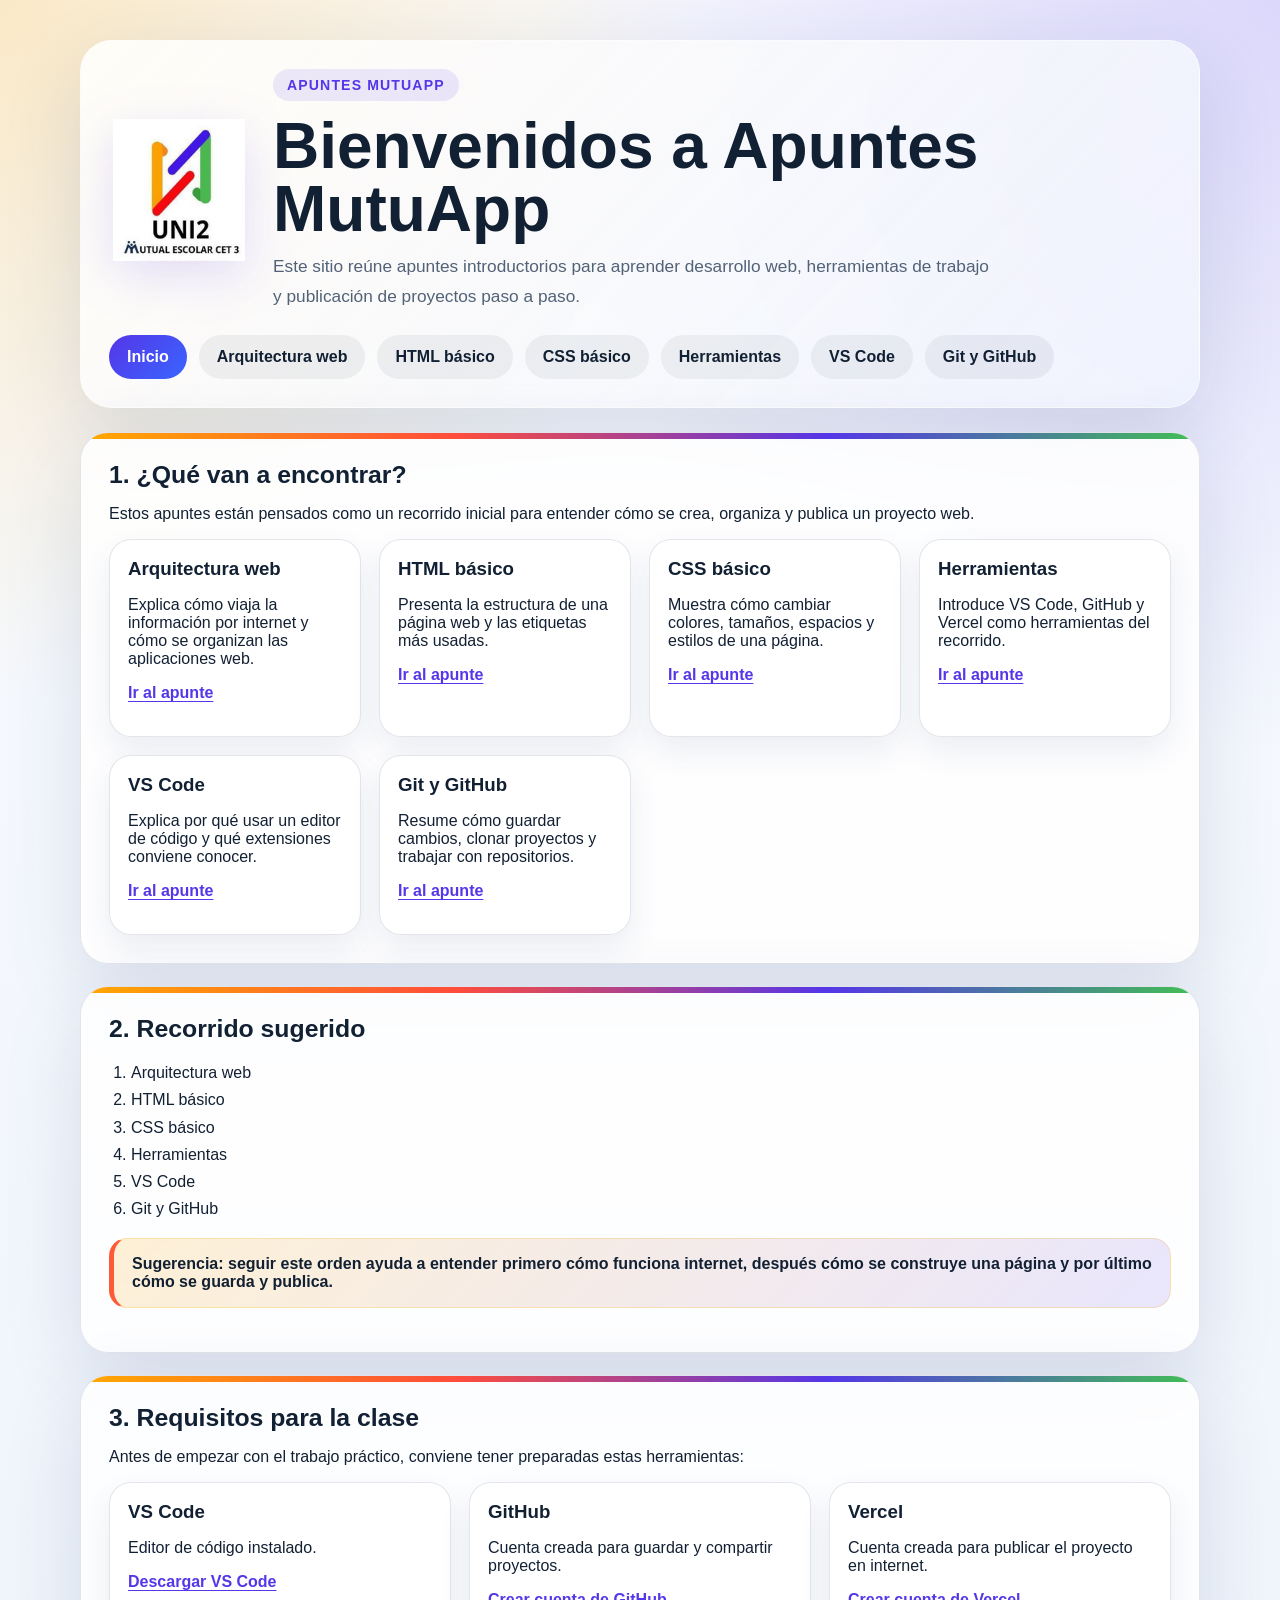
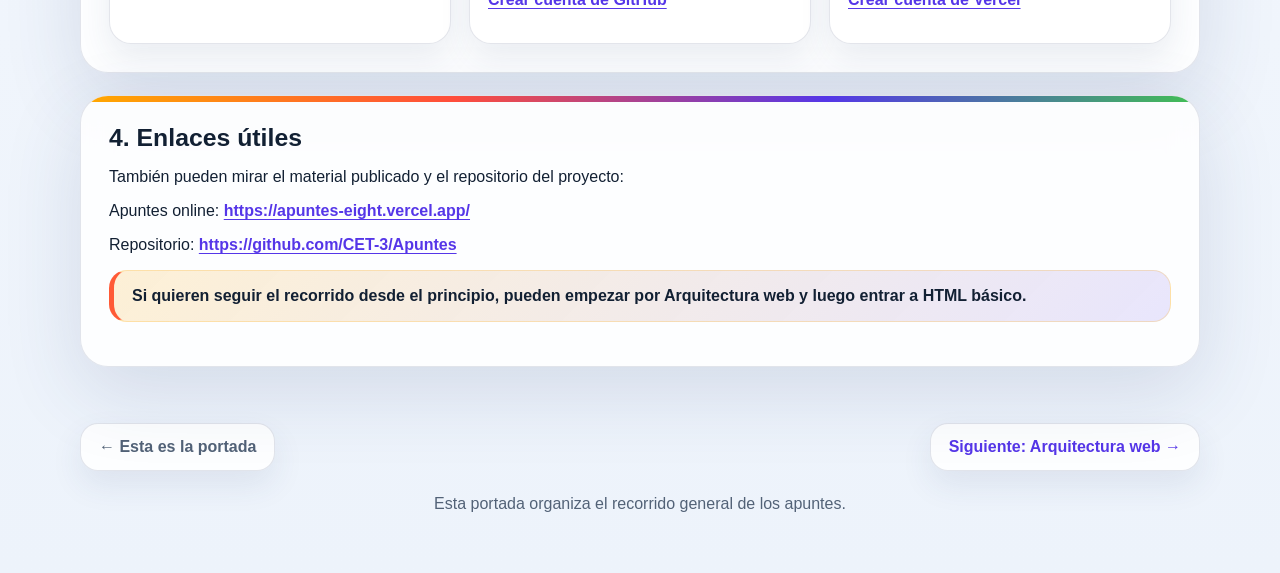
==== commit 6e95caed: "Agrego portada de la documentación" ====
--- a/index.html
+++ b/index.html
@@ -13,16 +13,17 @@
                 <img src="assets/img/logo-unidos-cet3.png" alt="Logo de Unidos Mutual Escolar CET 3" class="logo-mutual">
                 <div>
                     <p class="etiqueta">Apuntes MutuApp</p>
-                    <h1>Conceptos básicos de HTML</h1>
+                    <h1>Bienvenidos a Apuntes MutuApp</h1>
                     <p class="hero-texto">
-                        HTML es el lenguaje que usamos para darle estructura al contenido de una página web.
-                        Con etiquetas definimos títulos, párrafos, listas, enlaces, imágenes y formularios.
+                        Este sitio reúne apuntes introductorios para aprender desarrollo web, herramientas de trabajo
+                        y publicación de proyectos paso a paso.
                     </p>
                 </div>
             </div>
             <nav class="nav-apuntes" aria-label="Navegación entre apuntes">
+                <a href="index.html" class="nav-link actual">Inicio</a>
                 <a href="arquitectura-web.html" class="nav-link">Arquitectura web</a>
-                <a href="index.html" class="nav-link actual">HTML básico</a>
+                <a href="html.html" class="nav-link">HTML básico</a>
                 <a href="css.html" class="nav-link">CSS básico</a>
                 <a href="herramientas.html" class="nav-link">Herramientas</a>
                 <a href="vscode.html" class="nav-link">VS Code</a>
@@ -33,227 +34,103 @@
 
     <main>
         <section>
-            <h2>1. Estructura general</h2>
-            <p>Un documento HTML suele empezar con estas partes principales:</p>
-            <pre><code>&lt;!DOCTYPE html&gt;
-&lt;html&gt;
-  &lt;head&gt;
-    &lt;title&gt;Mi página&lt;/title&gt;
-  &lt;/head&gt;
-  &lt;body&gt;
-    Contenido visible
-  &lt;/body&gt;
-&lt;/html&gt;</code></pre>
-            <p>
-                <code>&lt;head&gt;</code> guarda información para el navegador y
-                <code>&lt;body&gt;</code> contiene lo que ve el usuario.
-            </p>
-        </section>
-
-        <section>
-            <h2>2. Etiquetas básicas</h2>
+            <h2>1. ¿Qué van a encontrar?</h2>
+            <p>Estos apuntes están pensados como un recorrido inicial para entender cómo se crea, organiza y publica un proyecto web.</p>
             <div class="grid">
                 <article class="tarjeta">
-                    <h3>Títulos</h3>
-                    <p>Se usan con <code>&lt;h1&gt;</code> hasta <code>&lt;h6&gt;</code>.</p>
+                    <h3>Arquitectura web</h3>
+                    <p>Explica cómo viaja la información por internet y cómo se organizan las aplicaciones web.</p>
+                    <p><a href="arquitectura-web.html">Ir al apunte</a></p>
                 </article>
                 <article class="tarjeta">
-                    <h3>Párrafos</h3>
-                    <p>Se escriben con la etiqueta <code>&lt;p&gt;</code>.</p>
+                    <h3>HTML básico</h3>
+                    <p>Presenta la estructura de una página web y las etiquetas más usadas.</p>
+                    <p><a href="html.html">Ir al apunte</a></p>
                 </article>
                 <article class="tarjeta">
-                    <h3>Contenedores</h3>
-                    <p><code>&lt;div&gt;</code> y <code>&lt;section&gt;</code> ayudan a organizar el contenido.</p>
+                    <h3>CSS básico</h3>
+                    <p>Muestra cómo cambiar colores, tamaños, espacios y estilos de una página.</p>
+                    <p><a href="css.html">Ir al apunte</a></p>
+                </article>
+                <article class="tarjeta">
+                    <h3>Herramientas</h3>
+                    <p>Introduce VS Code, GitHub y Vercel como herramientas del recorrido.</p>
+                    <p><a href="herramientas.html">Ir al apunte</a></p>
+                </article>
+                <article class="tarjeta">
+                    <h3>VS Code</h3>
+                    <p>Explica por qué usar un editor de código y qué extensiones conviene conocer.</p>
+                    <p><a href="vscode.html">Ir al apunte</a></p>
+                </article>
+                <article class="tarjeta">
+                    <h3>Git y GitHub</h3>
+                    <p>Resume cómo guardar cambios, clonar proyectos y trabajar con repositorios.</p>
+                    <p><a href="git.html">Ir al apunte</a></p>
                 </article>
             </div>
         </section>
 
         <section>
-            <h2>3. Listas</h2>
-            <p>HTML permite crear listas ordenadas y desordenadas.</p>
+            <h2>2. Recorrido sugerido</h2>
+            <ol>
+                <li>Arquitectura web</li>
+                <li>HTML básico</li>
+                <li>CSS básico</li>
+                <li>Herramientas</li>
+                <li>VS Code</li>
+                <li>Git y GitHub</li>
+            </ol>
+            <p class="destacado">
+                Sugerencia: seguir este orden ayuda a entender primero cómo funciona internet, después cómo se construye una página y por último cómo se guarda y publica.
+            </p>
+        </section>
+
+        <section>
+            <h2>3. Requisitos para la clase</h2>
+            <p>Antes de empezar con el trabajo práctico, conviene tener preparadas estas herramientas:</p>
             <div class="grid">
                 <article class="tarjeta">
-                    <h3>Lista desordenada</h3>
-                    <ul>
-                        <li>Elemento uno</li>
-                        <li>Elemento dos</li>
-                        <li>Elemento tres</li>
-                    </ul>
+                    <h3>VS Code</h3>
+                    <p>Editor de código instalado.</p>
+                    <p><a href="https://code.visualstudio.com/download" target="_blank" rel="noopener noreferrer">Descargar VS Code</a></p>
                 </article>
                 <article class="tarjeta">
-                    <h3>Lista ordenada</h3>
-                    <ol>
-                        <li>Abrir el editor</li>
-                        <li>Escribir HTML</li>
-                        <li>Guardar y probar</li>
-                    </ol>
+                    <h3>GitHub</h3>
+                    <p>Cuenta creada para guardar y compartir proyectos.</p>
+                    <p><a href="https://github.com/signup" target="_blank" rel="noopener noreferrer">Crear cuenta de GitHub</a></p>
+                </article>
+                <article class="tarjeta">
+                    <h3>Vercel</h3>
+                    <p>Cuenta creada para publicar el proyecto en internet.</p>
+                    <p><a href="https://vercel.com/signup/" target="_blank" rel="noopener noreferrer">Crear cuenta de Vercel</a></p>
                 </article>
             </div>
         </section>
 
         <section>
-            <h2>4. Enlaces e imágenes</h2>
-            <p>Los enlaces se crean con <code>&lt;a&gt;</code> y las imágenes con <code>&lt;img&gt;</code>.</p>
+            <h2>4. Enlaces útiles</h2>
+            <p>También pueden mirar el material publicado y el repositorio del proyecto:</p>
             <p>
-                Ejemplo de enlace externo:
-                <a href="https://developer.mozilla.org/es/docs/Web/HTML" target="_blank" rel="noopener noreferrer">
-                    Aprender más sobre HTML
-                </a>
+                Apuntes online:
+                <a href="https://apuntes-eight.vercel.app/" target="_blank" rel="noopener noreferrer">https://apuntes-eight.vercel.app/</a>
             </p>
             <p>
-                Ejemplo de enlace interno entre páginas del proyecto:
-                <a href="herramientas.html">Ir a herramientas</a>
+                Repositorio:
+                <a href="https://github.com/CET-3/Apuntes" target="_blank" rel="noopener noreferrer">https://github.com/CET-3/Apuntes</a>
             </p>
-            <img
-                src="assets/img/html5.svg"
-                alt="Logo de HTML5"
-                class="imagen-ejemplo"
-            >
-        </section>
-
-        <section>
-            <h2>5. Formularios</h2>
-            <p>Los formularios permiten ingresar datos desde la página.</p>
-            <form>
-                <label for="nombre">Nombre</label>
-                <input type="text" id="nombre" name="nombre" placeholder="Escribí tu nombre">
-
-                <label for="mensaje">Mensaje</label>
-                <textarea id="mensaje" name="mensaje" rows="4" placeholder="Escribí un comentario"></textarea>
-
-                <button type="submit">Enviar</button>
-            </form>
-        </section>
-
-        <section>
-            <h2>6. Cómo enlazar otra página</h2>
-            <p>Si queremos abrir otro archivo HTML del mismo proyecto, usamos un enlace como este:</p>
-            <pre><code>&lt;a href="herramientas.html"&gt;Ir a la otra página&lt;/a&gt;</code></pre>
             <p class="destacado">
-                En este proyecto hay varias páginas distintas:
-                <a href="index.html">HTML básico</a>,
-                <a href="css.html">CSS básico</a>,
-                <a href="arquitectura-web.html">Arquitectura web</a>,
-                <a href="herramientas.html">Herramientas</a>,
-                <a href="vscode.html">VS Code</a> y
-                <a href="git.html">Git y GitHub</a>.
-            </p>
-        </section>
-
-        <section>
-            <h2>7. Rutas relativas, absolutas y archivos de la web</h2>
-            <p>
-                Cuando enlazamos una página, una imagen o un archivo, tenemos que indicar dónde está.
-                Eso se hace con una ruta.
-            </p>
-            <div class="grid">
-                <article class="tarjeta">
-                    <h3>Ruta relativa</h3>
-                    <p>Apunta a un archivo teniendo en cuenta desde qué carpeta estamos parados.</p>
-                    <pre><code>herramientas.html
-assets/img/html5.svg
-imagenes/logo.png
-../otra-carpeta/pagina.html</code></pre>
-                </article>
-                <article class="tarjeta">
-                    <h3>Ruta absoluta</h3>
-                    <p>Indica la ubicación completa de un archivo, sin depender de dónde estamos parados.</p>
-                    <pre><code>/imagenes/logo.png
-C:/proyecto/imagenes/logo.png</code></pre>
-                </article>
-                <article class="tarjeta">
-                    <h3>Archivo de la web</h3>
-                    <p>Es un recurso que se carga desde internet usando una URL completa con <code>https://</code>.</p>
-                    <pre><code>&lt;img src="https://sitio.com/imagen.png" alt="Ejemplo"&gt;</code></pre>
-                </article>
-            </div>
-            <pre><code>&lt;a href="herramientas.html"&gt;Otra página&lt;/a&gt;
-&lt;img src="assets/img/html5.svg" alt="Logo"&gt;</code></pre>
-            <p class="destacado">
-                Regla simple: una ruta relativa depende de dónde estás parado.
-                Una ruta absoluta indica una ubicación completa.
-                Un archivo de la web se trae desde internet con una URL.
-            </p>
-        </section>
-
-        <section>
-            <h2>8. Diferencia entre div, span, section y article</h2>
-            <div class="grid">
-                <article class="tarjeta">
-                    <h3>div</h3>
-                    <p>Es un contenedor genérico de bloque. Agrupa contenido, pero no indica qué tipo de contenido es.</p>
-                </article>
-                <article class="tarjeta">
-                    <h3>span</h3>
-                    <p>Es un contenedor genérico en línea. Se usa para marcar una parte chica de texto.</p>
-                </article>
-                <article class="tarjeta">
-                    <h3>section</h3>
-                    <p>Se usa para agrupar contenido relacionado dentro de una misma sección o tema.</p>
-                </article>
-                <article class="tarjeta">
-                    <h3>article</h3>
-                    <p>Representa una pieza de contenido independiente, como una noticia, una tarjeta o una publicación.</p>
-                </article>
-            </div>
-            <pre><code>&lt;section&gt;
-  &lt;h2&gt;Noticias&lt;/h2&gt;
-
-  &lt;article&gt;
-    &lt;h3&gt;Nuevo curso de HTML&lt;/h3&gt;
-    &lt;p&gt;Empieza la semana próxima.&lt;/p&gt;
-  &lt;/article&gt;
-&lt;/section&gt;</code></pre>
-            <section class="tarjeta ejemplo-render">
-                <h3>Noticias</h3>
-                <article class="tarjeta tarjeta-interna">
-                    <h4>Nuevo curso de HTML</h4>
-                    <p>Empieza la semana próxima.</p>
-                </article>
-            </section>
-            <pre><code>&lt;div class="tarjeta"&gt;
-  &lt;p&gt;Aprendiendo &lt;span class="destacado-texto"&gt;HTML&lt;/span&gt; paso a paso.&lt;/p&gt;
-&lt;/div&gt;</code></pre>
-            <div class="tarjeta ejemplo-render">
-                <p>Aprendiendo <span class="destacado-texto">HTML</span> paso a paso.</p>
-            </div>
-            <p class="destacado">
-                Regla simple: <code>div</code> y <code>span</code> agrupan sin significado.
-                <code>section</code> y <code>article</code> agrupan y además describen qué tipo de contenido es.
-            </p>
-        </section>
-
-        <section>
-            <h2>9. Por qué a veces aparece &amp;lt; y &amp;gt;</h2>
-            <p>
-                Cuando queremos mostrar código HTML en la pantalla sin que el navegador lo interprete,
-                usamos caracteres especiales.
-            </p>
-            <div class="grid">
-                <article class="tarjeta">
-                    <h3>&amp;lt;</h3>
-                    <p>Representa el símbolo <code>&lt;</code></p>
-                </article>
-                <article class="tarjeta">
-                    <h3>&amp;gt;</h3>
-                    <p>Representa el símbolo <code>&gt;</code></p>
-                </article>
-            </div>
-            <pre><code>&lt;p&gt;Hola&lt;/p&gt;</code></pre>
-            <p class="destacado">
-                Si escribimos <code>&lt;p&gt;</code> como código real, el navegador crea un párrafo.
-                Si escribimos <code>&amp;lt;p&amp;gt;</code>, el navegador lo muestra en pantalla como texto.
+                Si quieren seguir el recorrido desde el principio, pueden empezar por Arquitectura web y luego entrar a HTML básico.
             </p>
         </section>
     </main>
 
     <div class="paginacion">
-        <a href="arquitectura-web.html" class="pagina-link">← Anterior: Arquitectura web</a>
-        <a href="css.html" class="pagina-link">Siguiente: CSS básico →</a>
+        <span class="pagina-link pagina-link-inactiva">← Esta es la portada</span>
+        <a href="arquitectura-web.html" class="pagina-link">Siguiente: Arquitectura web →</a>
     </div>
 
     <footer>
-        <p>Esta página resume los conceptos iniciales para empezar a trabajar con HTML.</p>
+        <p>Esta portada organiza el recorrido general de los apuntes.</p>
     </footer>
 </body>
 </html>
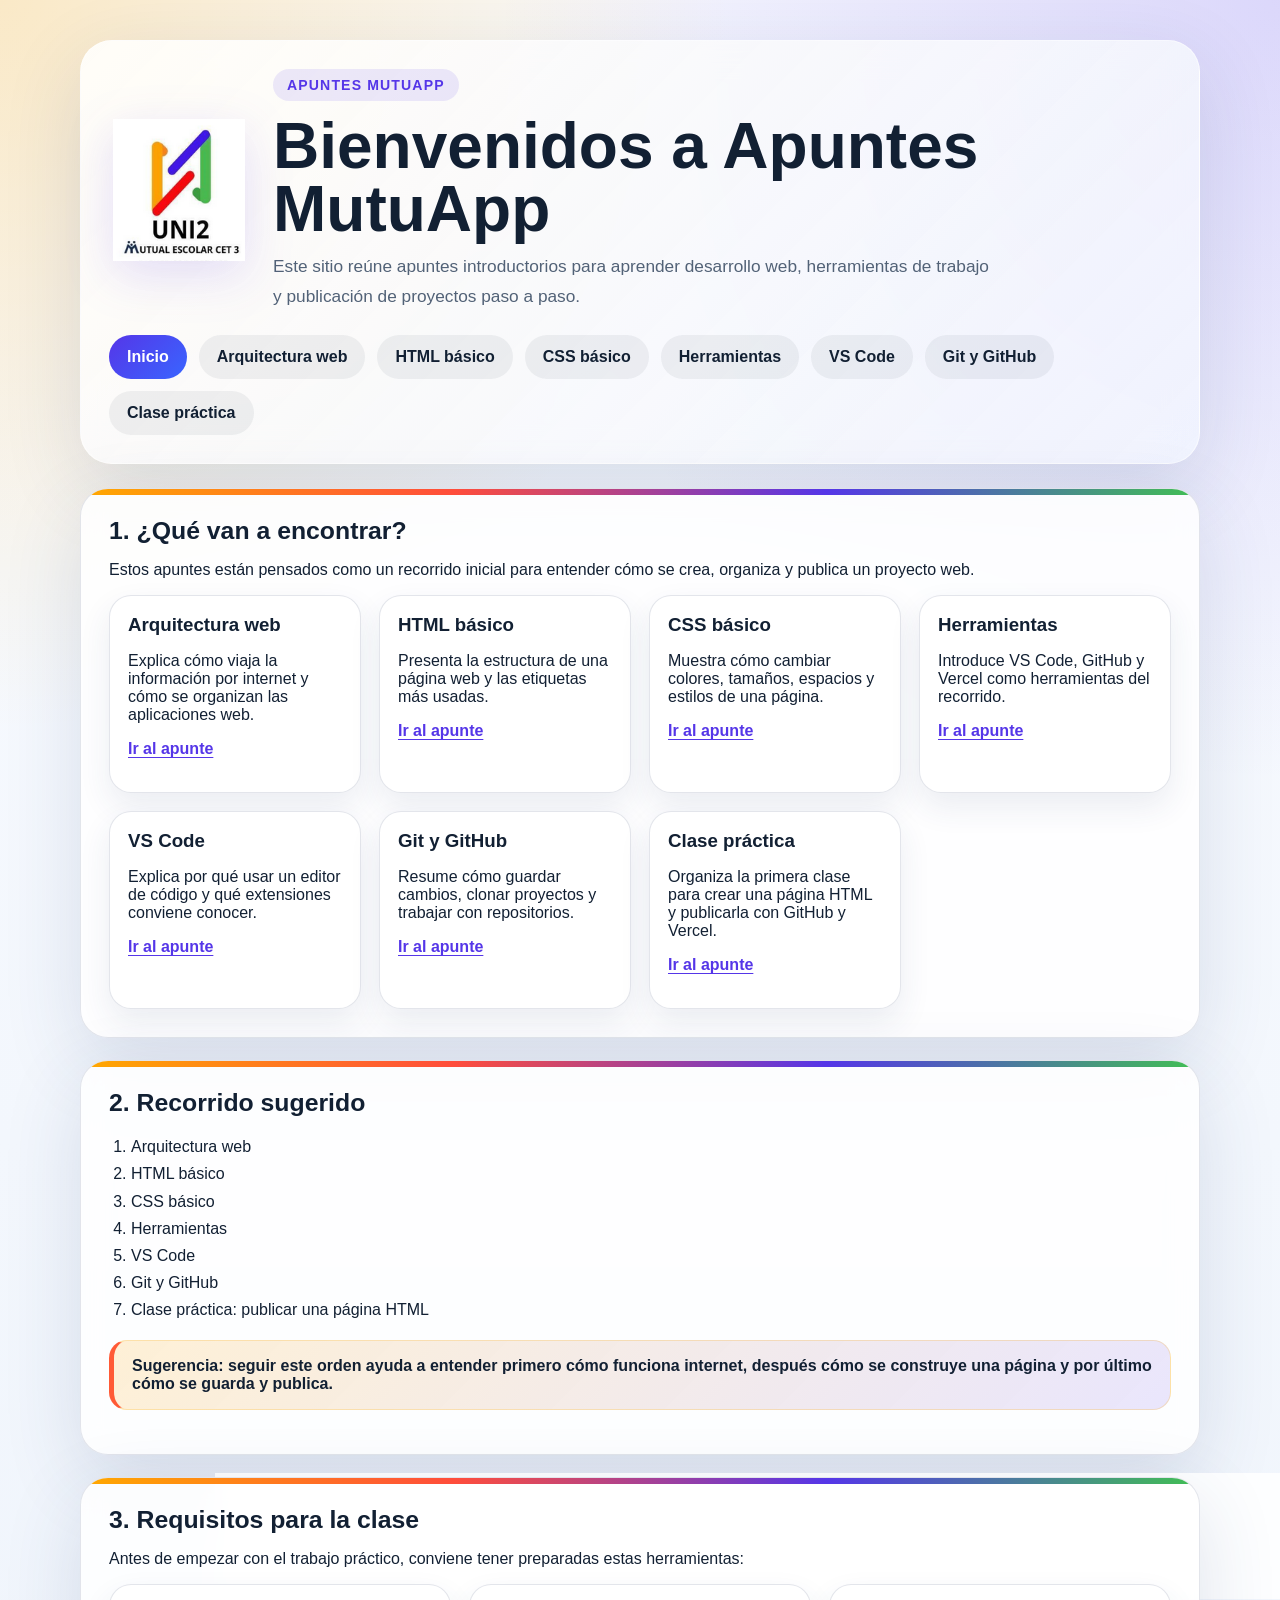
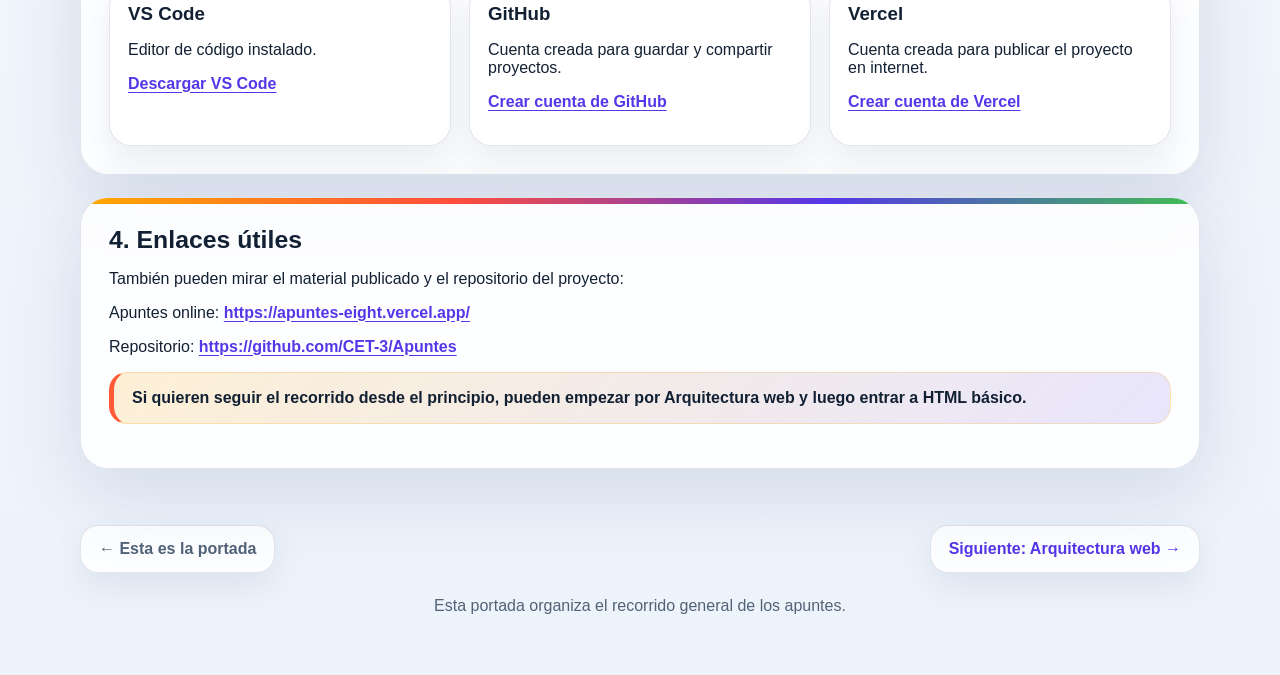
==== commit e4768e01: "Agrega apunte sobre publicación HTML" ====
--- a/index.html
+++ b/index.html
@@ -28,6 +28,7 @@
                 <a href="herramientas.html" class="nav-link">Herramientas</a>
                 <a href="vscode.html" class="nav-link">VS Code</a>
                 <a href="git.html" class="nav-link">Git y GitHub</a>
+                <a href="publicar-html.html" class="nav-link">Clase práctica</a>
             </nav>
         </div>
     </header>
@@ -67,6 +68,11 @@
                     <p>Resume cómo guardar cambios, clonar proyectos y trabajar con repositorios.</p>
                     <p><a href="git.html">Ir al apunte</a></p>
                 </article>
+                <article class="tarjeta">
+                    <h3>Clase práctica</h3>
+                    <p>Organiza la primera clase para crear una página HTML y publicarla con GitHub y Vercel.</p>
+                    <p><a href="publicar-html.html">Ir al apunte</a></p>
+                </article>
             </div>
         </section>
 
@@ -79,6 +85,7 @@
                 <li>Herramientas</li>
                 <li>VS Code</li>
                 <li>Git y GitHub</li>
+                <li>Clase práctica: publicar una página HTML</li>
             </ol>
             <p class="destacado">
                 Sugerencia: seguir este orden ayuda a entender primero cómo funciona internet, después cómo se construye una página y por último cómo se guarda y publica.
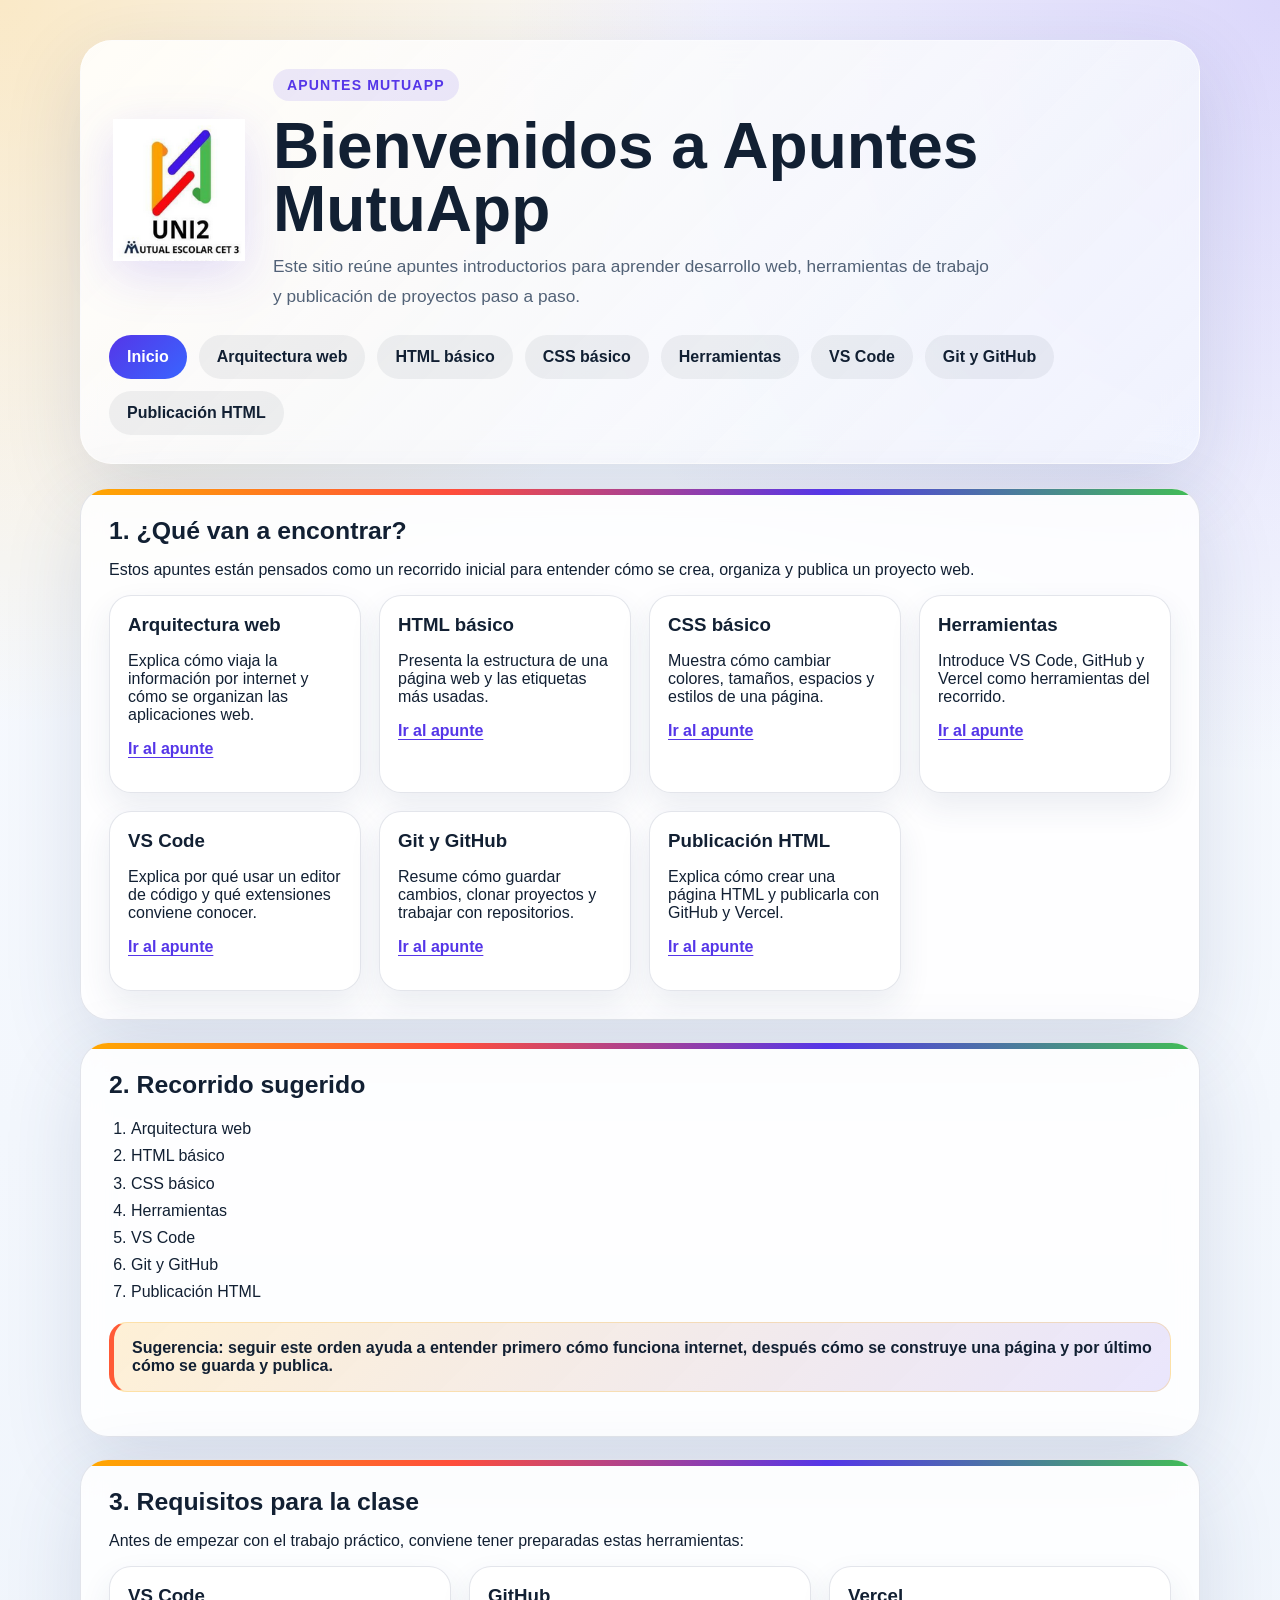
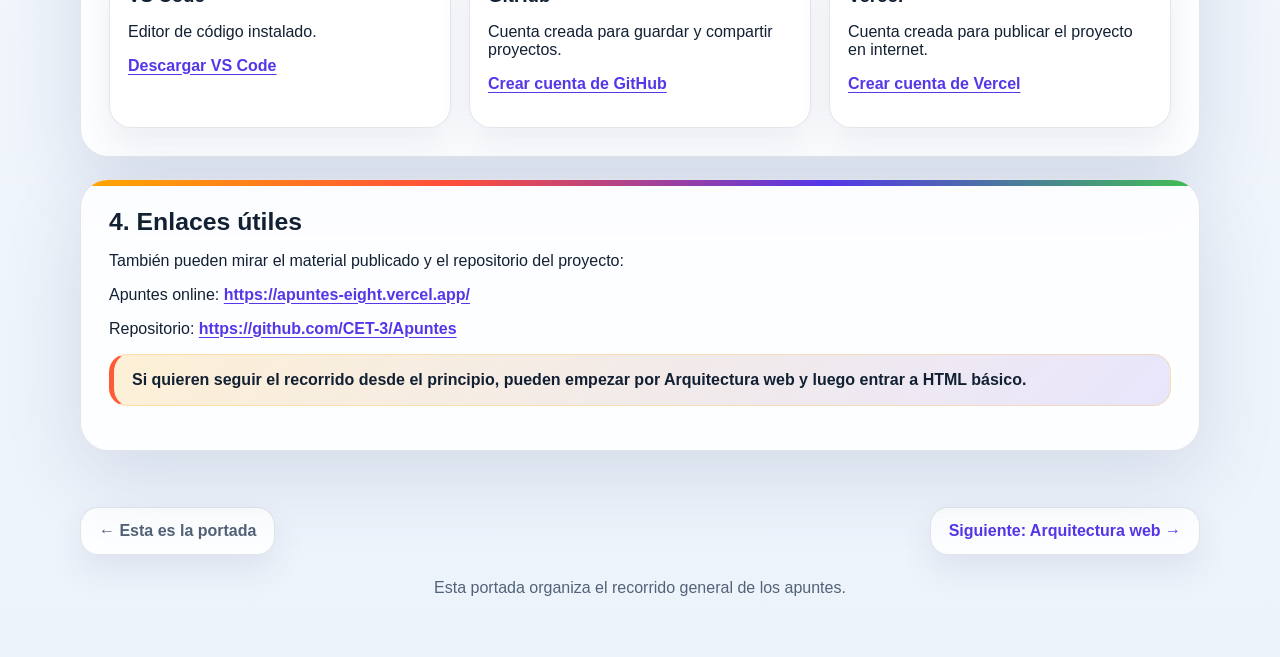
==== commit 3f493f4a: "Actualiza apuntes sobre publicacion HTML y flujo Git" ====
--- a/index.html
+++ b/index.html
@@ -28,7 +28,7 @@
                 <a href="herramientas.html" class="nav-link">Herramientas</a>
                 <a href="vscode.html" class="nav-link">VS Code</a>
                 <a href="git.html" class="nav-link">Git y GitHub</a>
-                <a href="publicar-html.html" class="nav-link">Clase práctica</a>
+                <a href="publicar-html.html" class="nav-link">Publicación HTML</a>
             </nav>
         </div>
     </header>
@@ -69,8 +69,8 @@
                     <p><a href="git.html">Ir al apunte</a></p>
                 </article>
                 <article class="tarjeta">
-                    <h3>Clase práctica</h3>
-                    <p>Organiza la primera clase para crear una página HTML y publicarla con GitHub y Vercel.</p>
+                    <h3>Publicación HTML</h3>
+                    <p>Explica cómo crear una página HTML y publicarla con GitHub y Vercel.</p>
                     <p><a href="publicar-html.html">Ir al apunte</a></p>
                 </article>
             </div>
@@ -85,7 +85,7 @@
                 <li>Herramientas</li>
                 <li>VS Code</li>
                 <li>Git y GitHub</li>
-                <li>Clase práctica: publicar una página HTML</li>
+                <li>Publicación HTML</li>
             </ol>
             <p class="destacado">
                 Sugerencia: seguir este orden ayuda a entender primero cómo funciona internet, después cómo se construye una página y por último cómo se guarda y publica.
